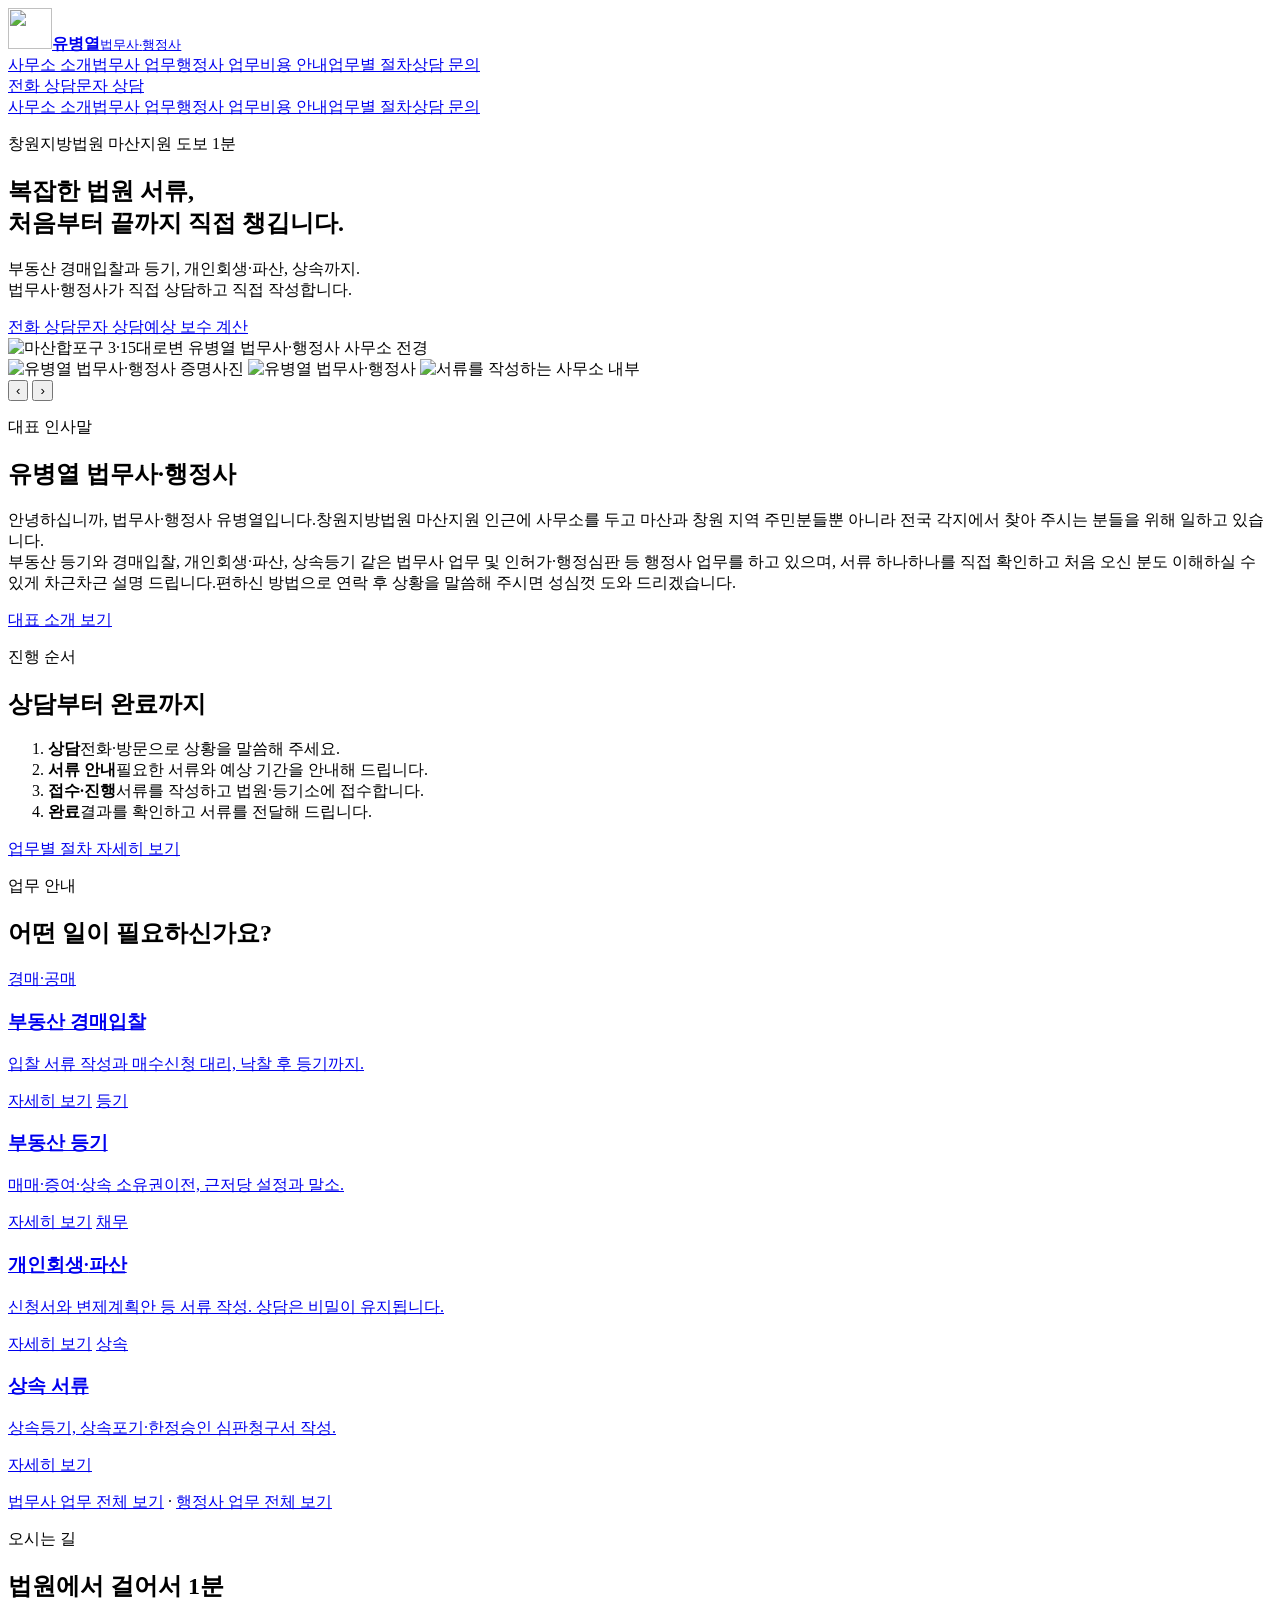
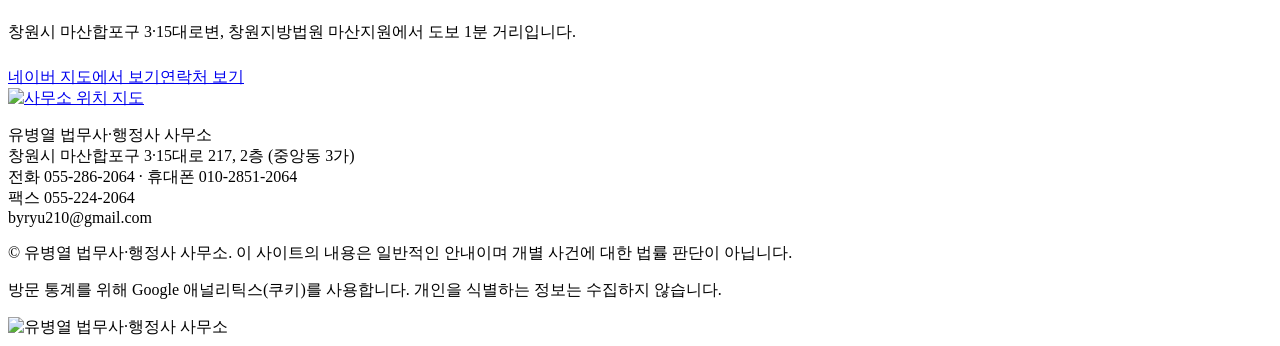
==== index.html @ 7ca40068 "파비콘을 정사각 아이콘 세트로 교체하고 로고 정보 추가 검색 결과에 사이트 아이콘이 잡히도록 favicon.ico(16·32·48), 192·512 PNG, apple-touch-" ====
<!doctype html>
<html lang="ko">
<head>
<meta charset="utf-8">
<meta name="viewport" content="width=device-width, initial-scale=1">
<title>유병열 법무사·행정사 사무소 | 창원·마산 개인회생·파산·경매·상속등기</title>
<meta name="description" content="마산 법무사·행정사 유병열 사무소. 창원지방법원 마산지원 도보 1분, 부동산등기·경매입찰·개인회생·파산·상속등기 상담. 055-286-2064">
<link rel="canonical" href="https://eonsss.github.io/LawOffice/">
<meta property="og:type" content="website">
<meta property="og:site_name" content="유병열 법무사·행정사 사무소">
<meta property="og:locale" content="ko_KR">
<meta property="og:title" content="유병열 법무사·행정사 사무소 | 창원·마산 개인회생·파산·경매·상속등기">
<meta property="og:description" content="마산 법무사·행정사 유병열 사무소. 창원지방법원 마산지원 도보 1분, 부동산등기·경매입찰·개인회생·파산·상속등기 상담. 055-286-2064">
<meta property="og:url" content="https://eonsss.github.io/LawOffice/">
<meta property="og:image" content="https://eonsss.github.io/LawOffice/img/exterior.jpg">
<meta name="twitter:card" content="summary_large_image">
<meta name="google-site-verification" content="zadIHAeYB25NbH-4gxOtztv5DVs900-aqtnu6pBPVd0">
<meta name="naver-site-verification" content="bd8d376c791c13c04c627e63d4133e45f04fc222" />
<script type="application/ld+json">{"@context":"https://schema.org","@type":"WebSite","name":"유병열 법무사·행정사 사무소","alternateName":["유병열 법무사","유병열 법무사 사무소"],"url":"https://eonsss.github.io/LawOffice/","inLanguage":"ko-KR"}</script>
<script type="application/ld+json">{"@context":"https://schema.org","@type":"LegalService","name":"유병열 법무사·행정사 사무소","url":"https://eonsss.github.io/LawOffice/","image":"https://eonsss.github.io/LawOffice/img/exterior.jpg","logo":"https://eonsss.github.io/LawOffice/icon-512.png","telephone":"+82-55-286-2064","faxNumber":"+82-55-224-2064","email":"byryu210@gmail.com","address":{"@type":"PostalAddress","streetAddress":"3·15대로 217, 2층","addressLocality":"창원시 마산합포구","addressRegion":"경상남도","addressCountry":"KR"},"openingHoursSpecification":[{"@type":"OpeningHoursSpecification","dayOfWeek":["Monday","Tuesday","Wednesday","Thursday","Friday"],"opens":"09:00","closes":"18:00"},{"@type":"OpeningHoursSpecification","dayOfWeek":["Saturday","Sunday"],"opens":"09:00","closes":"13:00"}]}</script>
<script src="ga.js?v=20261105b"></script>
<link rel="icon" href="favicon.ico" sizes="48x48">
<link rel="icon" type="image/png" href="icon-192.png" sizes="192x192">
<link rel="apple-touch-icon" href="apple-touch-icon.png">
<script>(function(){if(!window.matchMedia||!document.fonts||!(matchMedia("(max-width:819px)").matches||matchMedia("(pointer:coarse)").matches||(window.screen&&screen.width<=819)))return;var d=document.documentElement;d.className+=" wf";function ok(){d.className=d.className.replace(" wf","")}setTimeout(ok,500);document.fonts.ready.then(ok)})()</script>
<link rel="stylesheet" href="fonts/pretendard.css?v=1.3.9">
<link rel="stylesheet" href="style.css?v=20261105b">
<link rel="stylesheet" href="b.css?v=20261105b">
</head>
<body>
<header class="nav" id="nav">
  <div class="wrap nav-in">
    <a class="brand" href="index.html" aria-label="유병열 법무사·행정사 사무소 홈"><img src="img/emblem.jpg" alt="" width="44" height="41"><span class="bt"><b>유병열</b><small>법무사<span class="d">·</span>행정사</small></span></a>
    <nav class="menu bmenu"><a href="about.html">사무소 소개</a><a href="legal.html">법무사 업무</a><a href="admin.html">행정사 업무</a><a href="fees.html">비용 안내</a><a href="process.html">업무별 절차</a><a href="contact.html">상담 문의</a></nav>
    <span class="hbtns"><a class="btn btn-sm" href="tel:0552862064" data-pop="call">전화 상담</a><a class="btn btn-sm" href="sms:01028512064" data-pop="sms">문자 상담</a></span>
  </div>
  <nav class="wrap tabs"><a href="about.html">사무소 소개</a><a href="legal.html">법무사 업무</a><a href="admin.html">행정사 업무</a><a href="fees.html">비용 안내</a><a href="process.html">업무별 절차</a><a href="contact.html">상담 문의</a></nav>
</header>
<main>
<section class="hero">
  <div class="wrap hero-in">
    <p class="eyebrow reveal">창원지방법원 마산지원 도보 1분</p>
    <h1 class="reveal">복잡한 법원 서류,<br>처음부터 끝까지 직접 챙깁니다.</h1>
    <p class="lead reveal">부동산 경매입찰과 등기, 개인회생<span class="d">·</span>파산, 상속까지.<br class="pc">법무사<span class="d">·</span>행정사가 직접 상담하고 직접 작성합니다.</p>
    <div class="cta reveal"><a class="btn" href="tel:0552862064" data-pop="call">전화 상담</a><a class="btn" href="sms:01028512064" data-pop="sms">문자 상담</a><a class="btn btn-ghost" href="fees.html">예상 보수 계산</a></div>
  </div>
  <div class="wrap hero-photo reveal"><img src="img/exterior.jpg" alt="마산합포구 3·15대로변 유병열 법무사·행정사 사무소 전경" width="1600" height="1200" fetchpriority="high" decoding="async"></div>
</section>

<section class="section tinted">
  <div class="wrap about">
    <div class="about-photo reveal"><div class="slider" aria-roledescription="carousel" aria-label="대표 사진">
      <div class="slides">
        <img src="img/id.jpg" alt="유병열 법무사·행정사 증명사진" loading="lazy" width="1000" height="1000" style="object-position:center 18%">
        <img src="img/ceo.jpg" alt="유병열 법무사·행정사" width="506" height="900">
        <img src="img/desk.jpg" alt="서류를 작성하는 사무소 내부" loading="lazy" width="900" height="1200">
      </div>
      <button type="button" class="sl-btn prev" aria-label="이전 사진">‹</button>
      <button type="button" class="sl-btn next" aria-label="다음 사진">›</button>
      <div class="sl-dots"></div>
    </div></div>
    <div class="about-text">
      <p class="eyebrow">대표 인사말</p>
      <h2>유병열 법무사<span class="d">·</span>행정사</h2>
      <p class="lead2 greet"><span>안녕하십니까, 법무사<span class="d">·</span>행정사 유병열입니다.</span><span>창원지방법원 마산지원 인근에 사무소를 두고 마산과 창원 지역 주민분들뿐 아니라 전국 각지에서 찾아 주시는 분들을 위해 일하고 있습니다.<br>부동산 등기와 경매입찰, <span class="nw">개인회생<span class="d">·</span>파산</span>, 상속등기 같은 법무사 업무 및 <span class="nw">인허가<span class="d">·</span>행정심판</span> 등 행정사 업무를 하고 있으며, 서류 하나하나를 직접 확인하고 처음 오신 분도 이해하실 수 있게 차근차근 설명 드립니다.</span><span>편하신 방법으로 연락 후 상황을 말씀해 주시면 성심껏 도와 드리겠습니다.</span></p>
      <a class="btn" href="about.html" style="margin-top:26px">대표 소개 보기</a>
    </div>
  </div>
</section>

<section class="section">
  <div class="wrap steps">
    <div><p class="eyebrow">진행 순서</p><h2>상담부터 완료까지</h2></div>
    <ol class="flow">
      <li class="reveal"><b>상담</b><span>전화<span class="d">·</span>방문으로 상황을 말씀해 주세요.</span></li>
      <li class="reveal"><b>서류 안내</b><span>필요한 서류와 예상 기간을 안내해 드립니다.</span></li>
      <li class="reveal"><b>접수<span class="d">·</span>진행</b><span>서류를 작성하고 법원<span class="d">·</span>등기소에 접수합니다.</span></li>
      <li class="reveal"><b>완료</b><span>결과를 확인하고 서류를 전달해 드립니다.</span></li>
    </ol>
    <p class="note"><a class="tl nb" href="process.html">업무별 절차 자세히 보기</a></p>
  </div>
</section>

<section class="section tinted">
  <div class="wrap">
    <p class="eyebrow">업무 안내</p>
    <h2>어떤 일이 필요하신가요?</h2>
    <div class="grid cards">
      <a class="card link reveal" href="legal.html#auction"><span class="num">경매<span class="d">·</span>공매</span><h3>부동산 경매입찰</h3><p>입찰 서류 작성과 매수신청 대리, 낙찰 후 등기까지.</p><span class="more">자세히 보기</span></a>
      <a class="card link reveal" href="legal.html#registry"><span class="num">등기</span><h3>부동산 등기</h3><p>매매<span class="d">·</span>증여<span class="d">·</span>상속 소유권이전, 근저당 설정과 말소.</p><span class="more">자세히 보기</span></a>
      <a class="card link reveal" href="legal.html#rehab"><span class="num">채무</span><h3>개인회생<span class="d">·</span>파산</h3><p>신청서와 변제계획안 등 서류 작성. 상담은 비밀이 유지됩니다.</p><span class="more">자세히 보기</span></a>
      <a class="card link reveal" href="legal.html#inherit"><span class="num">상속</span><h3>상속 서류</h3><p>상속등기, 상속포기<span class="d">·</span>한정승인 심판청구서 작성.</p><span class="more">자세히 보기</span></a>
    </div>
    <p class="note"><a class="tl nb" href="legal.html">법무사 업무 전체 보기</a> <span class="d">·</span> <a class="tl nb" href="admin.html">행정사 업무 전체 보기</a></p>
  </div>
</section>

<section class="section">
  <div class="wrap visit">
    <div>
      <p class="eyebrow">오시는 길</p><h2>법원에서 걸어서 1분</h2>
      <p class="sub">창원시 마산합포구 3<span class="d">·</span>15대로변, 창원지방법원 마산지원에서 도보 1분 거리입니다.</p>
      <div class="cta" style="margin-top:24px"><a class="btn" href="https://map.naver.com/p/search/%EB%B2%95%EB%AC%B4%EC%82%AC%20%ED%96%89%EC%A0%95%EC%82%AC%20%EC%9C%A0%EB%B3%91%EC%97%B4%20%EC%82%AC%EB%AC%B4%EC%86%8C" target="_blank" rel="noopener">네이버 지도에서 보기</a><a class="btn btn-ghost" href="contact.html">연락처 보기</a></div>
    </div>
    <a class="map reveal" href="https://map.naver.com/p/search/%EB%B2%95%EB%AC%B4%EC%82%AC%20%ED%96%89%EC%A0%95%EC%82%AC%20%EC%9C%A0%EB%B3%91%EC%97%B4%20%EC%82%AC%EB%AC%B4%EC%86%8C" target="_blank" rel="noopener" aria-label="네이버 지도에서 사무소 위치 보기"><img src="img/map.jpg?v=20261105b" alt="사무소 위치 지도" loading="lazy"></a>
  </div>
</section>

</main>
<footer class="footer">
  <div class="wrap foot-in">
    <div class="foot-text">
    <p>유병열 법무사<span class="d">·</span>행정사 사무소<br>창원시 마산합포구 3<span class="d">·</span>15대로 217, 2층 (중앙동 3가)<br><span class="nb">전화 055-286-2064</span> <span class="d">·</span> <span class="nb">휴대폰 010-2851-2064</span><br>팩스 055-224-2064<br>byryu210@gmail.com</p>
    <p class="copy">© 유병열 법무사<span class="d">·</span>행정사 사무소. 이 사이트의 내용은 일반적인 안내이며 개별 사건에 대한 법률 판단이 아닙니다.</p><p class="copy">방문 통계를 위해 Google 애널리틱스(쿠키)를 사용합니다. 개인을 식별하는 정보는 수집하지 않습니다.</p>
    </div>
    <img class="foot-logo" src="img/logo-square.png" alt="유병열 법무사·행정사 사무소" width="96" height="96" loading="lazy" decoding="async">
  </div>
</footer>
<script src="pop.js?v=20261105b"></script>
<script src="b.js?v=20261105b"></script><script src="nav.js?v=20261105b"></script>
</body>
</html>
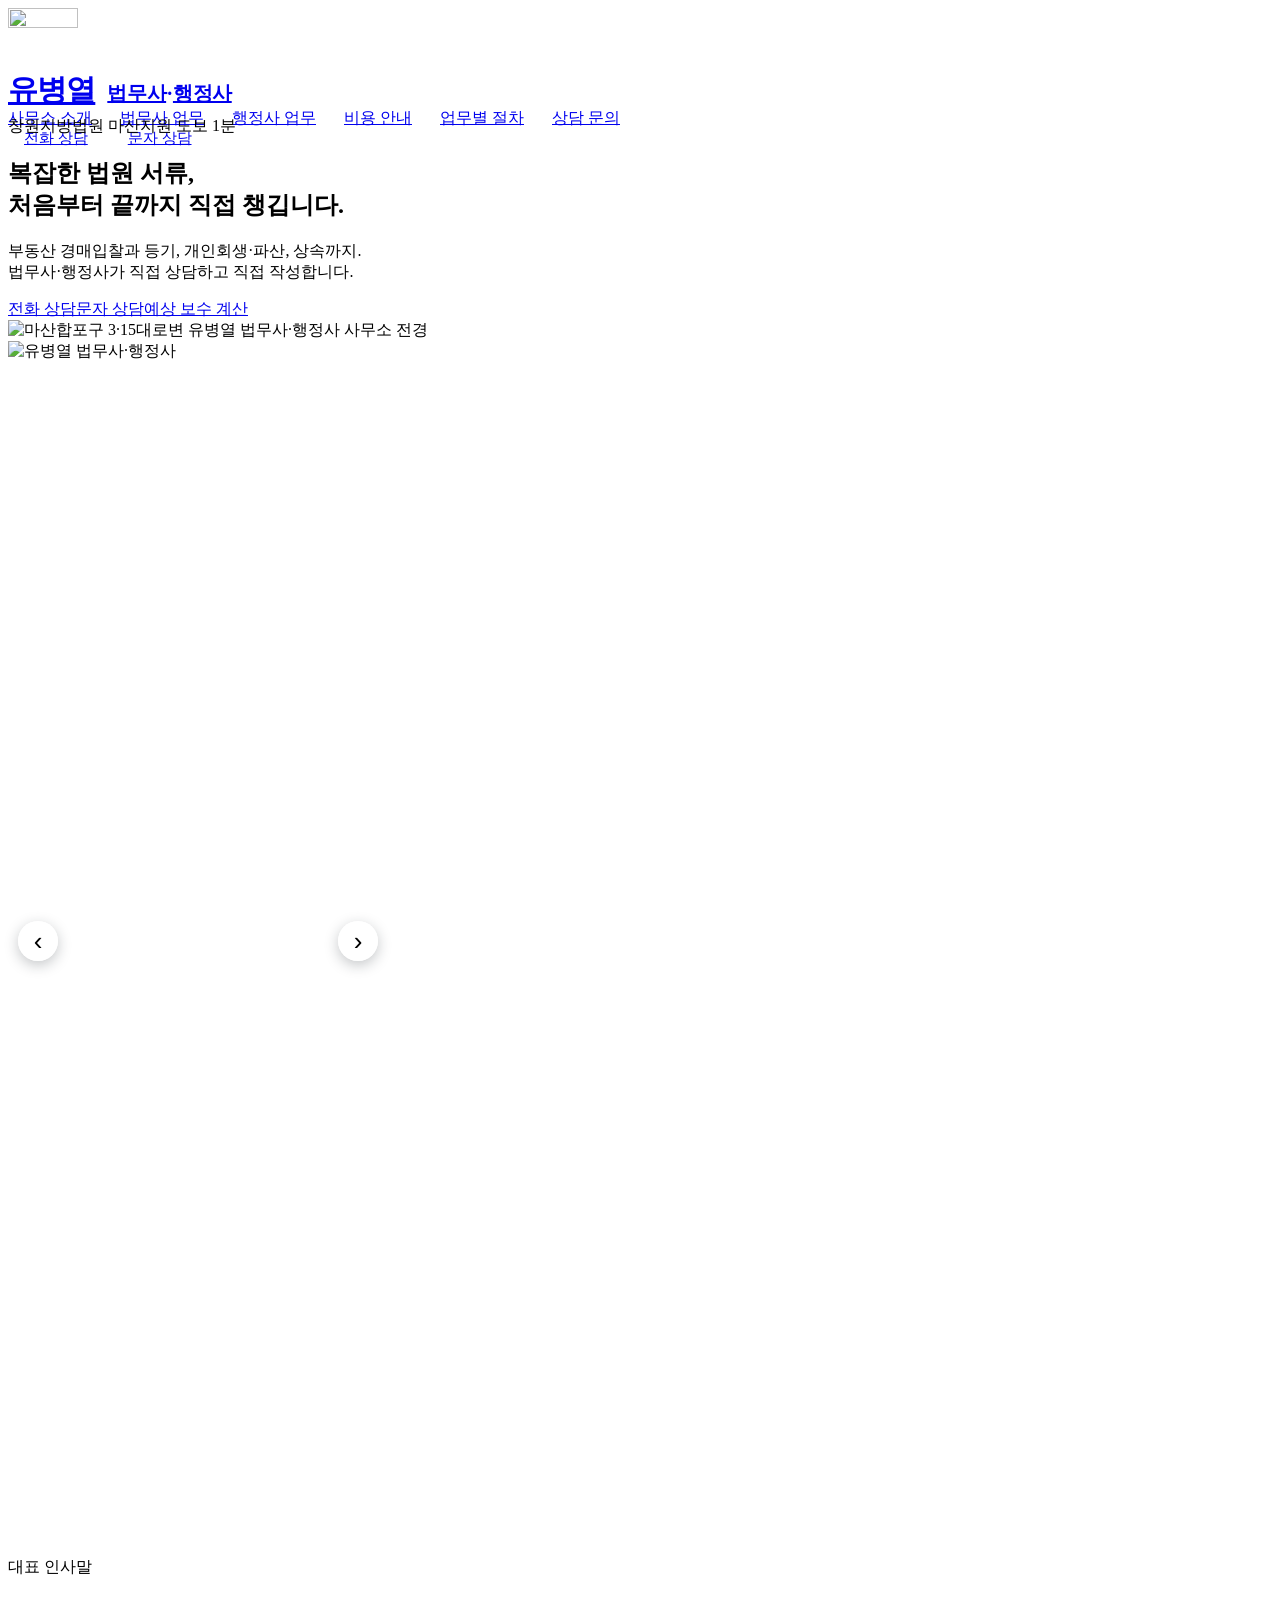
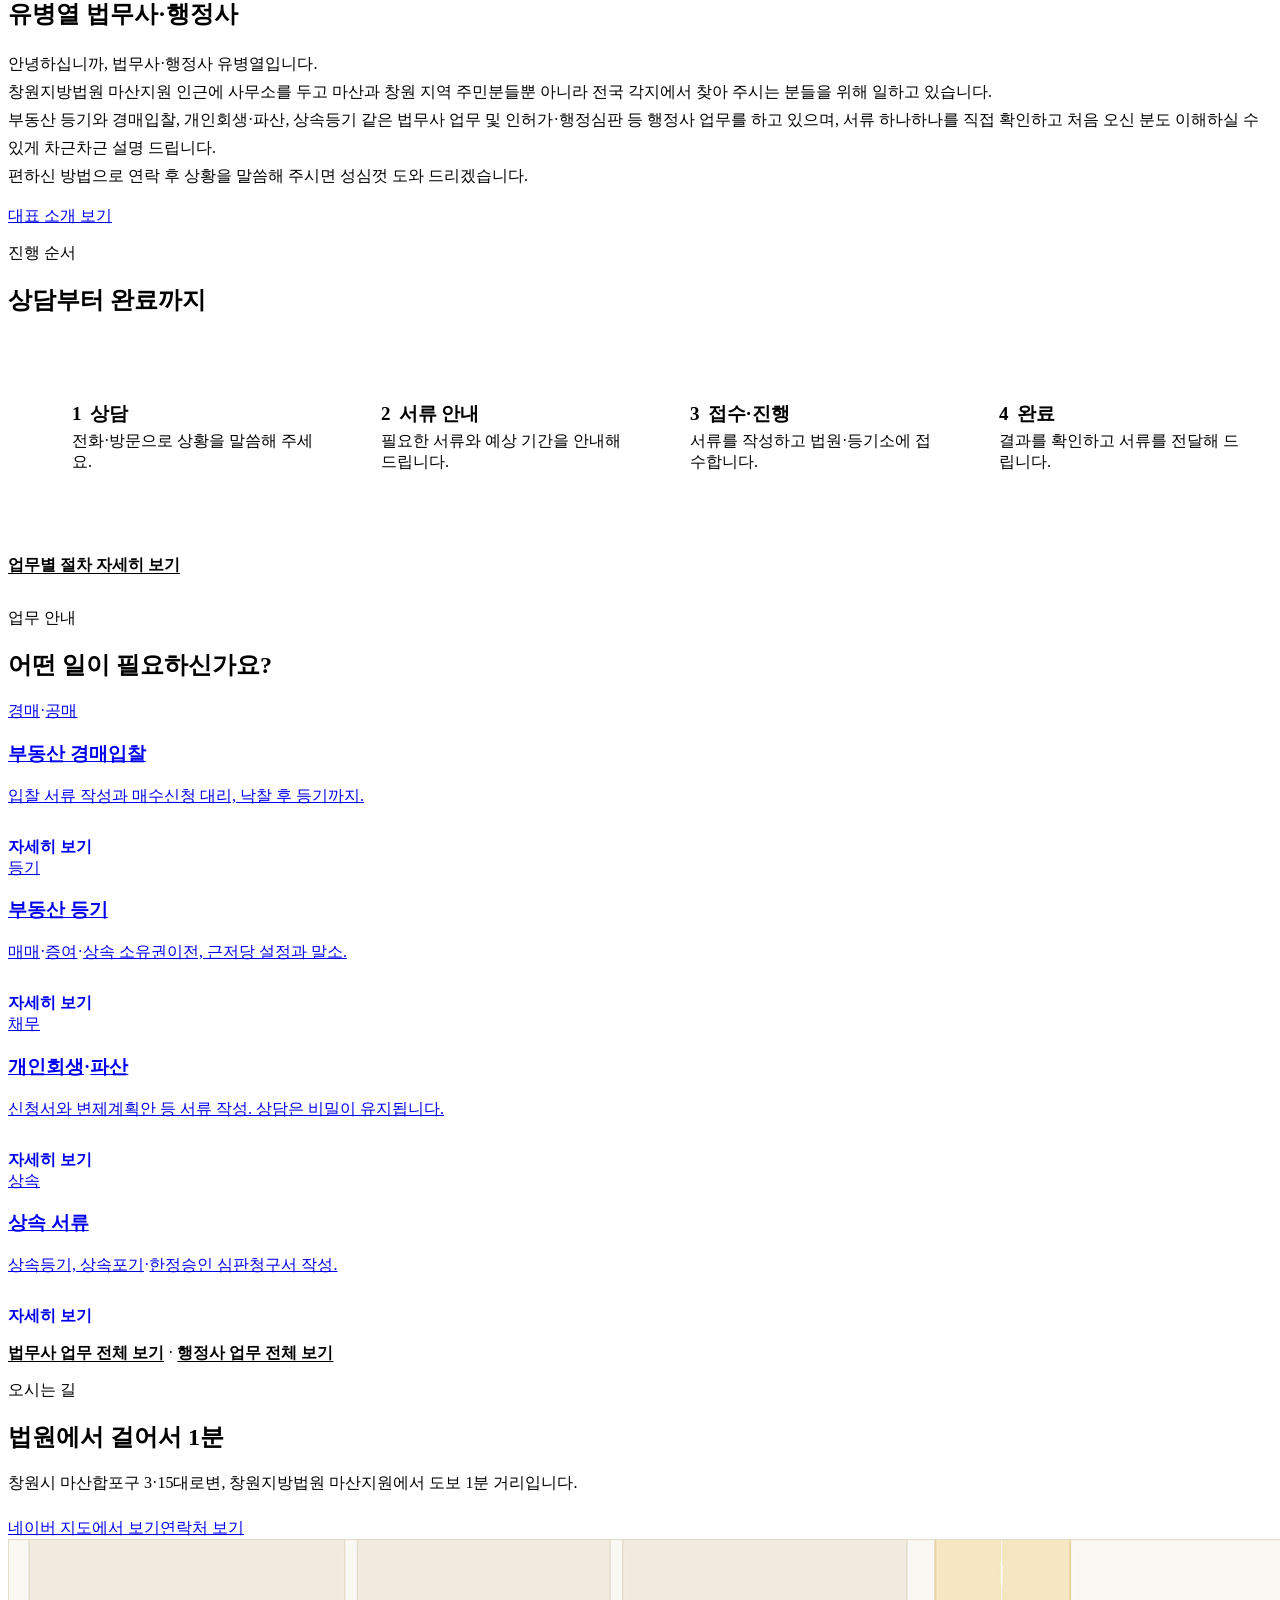
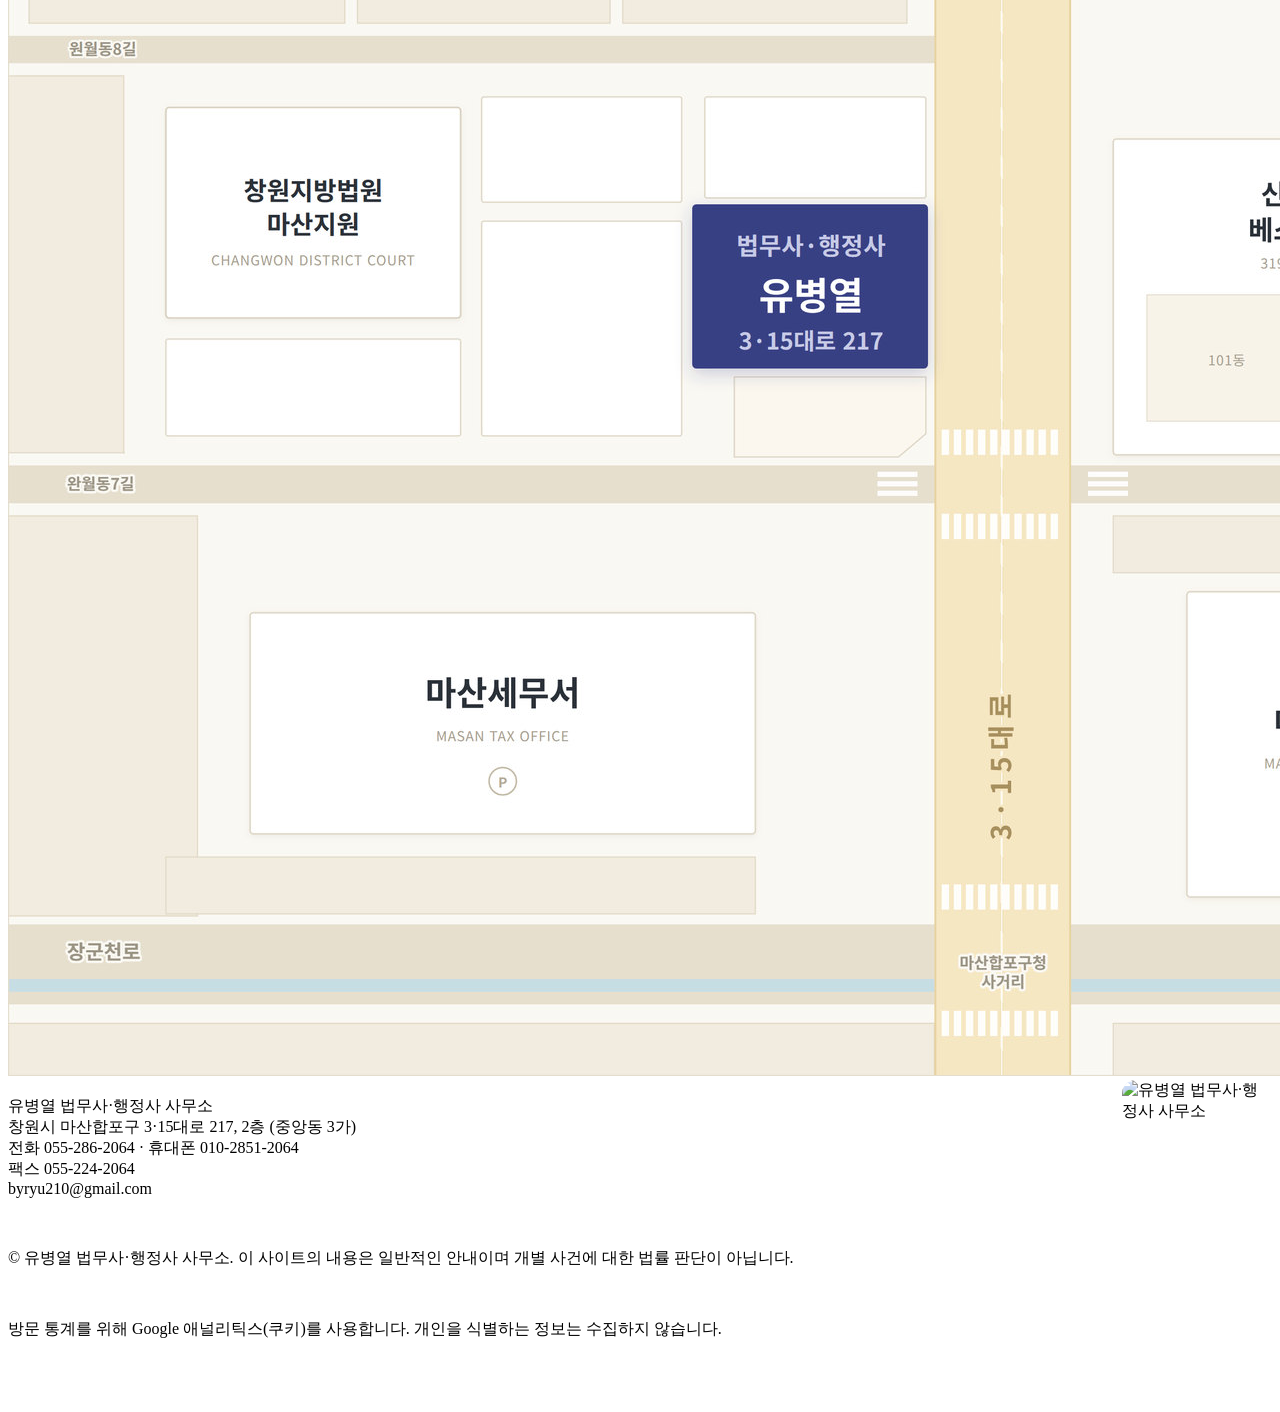
==== commit 45b97ca6: "약도 이미지를 새 수정본으로 교체 Co-Authored-By: Claude Opus 5.5 <noreply@anthropic.com> Claude-Session: https://c" ====
--- a/index.html
+++ b/index.html
@@ -18,14 +18,14 @@
 <meta name="naver-site-verification" content="bd8d376c791c13c04c627e63d4133e45f04fc222" />
 <script type="application/ld+json">{"@context":"https://schema.org","@type":"WebSite","name":"유병열 법무사·행정사 사무소","alternateName":["유병열 법무사","유병열 법무사 사무소"],"url":"https://eonsss.github.io/LawOffice/","inLanguage":"ko-KR"}</script>
 <script type="application/ld+json">{"@context":"https://schema.org","@type":"LegalService","name":"유병열 법무사·행정사 사무소","url":"https://eonsss.github.io/LawOffice/","image":"https://eonsss.github.io/LawOffice/img/exterior.jpg","logo":"https://eonsss.github.io/LawOffice/icon-512.png","telephone":"+82-55-286-2064","faxNumber":"+82-55-224-2064","email":"byryu210@gmail.com","address":{"@type":"PostalAddress","streetAddress":"3·15대로 217, 2층","addressLocality":"창원시 마산합포구","addressRegion":"경상남도","addressCountry":"KR"},"openingHoursSpecification":[{"@type":"OpeningHoursSpecification","dayOfWeek":["Monday","Tuesday","Wednesday","Thursday","Friday"],"opens":"09:00","closes":"18:00"},{"@type":"OpeningHoursSpecification","dayOfWeek":["Saturday","Sunday"],"opens":"09:00","closes":"13:00"}]}</script>
-<script src="ga.js?v=20261105b"></script>
+<script src="ga.js?v=20261110a"></script>
 <link rel="icon" href="favicon.ico" sizes="48x48">
 <link rel="icon" type="image/png" href="icon-192.png" sizes="192x192">
 <link rel="apple-touch-icon" href="apple-touch-icon.png">
 <script>(function(){if(!window.matchMedia||!document.fonts||!(matchMedia("(max-width:819px)").matches||matchMedia("(pointer:coarse)").matches||(window.screen&&screen.width<=819)))return;var d=document.documentElement;d.className+=" wf";function ok(){d.className=d.className.replace(" wf","")}setTimeout(ok,500);document.fonts.ready.then(ok)})()</script>
 <link rel="stylesheet" href="fonts/pretendard.css?v=1.3.9">
-<link rel="stylesheet" href="style.css?v=20261105b">
-<link rel="stylesheet" href="b.css?v=20261105b">
+<link rel="stylesheet" href="style.css?v=20261110a">
+<link rel="stylesheet" href="b.css?v=20261110a">
 </head>
 <body>
 <header class="nav" id="nav">
@@ -102,7 +102,7 @@
       <p class="sub">창원시 마산합포구 3<span class="d">·</span>15대로변, 창원지방법원 마산지원에서 도보 1분 거리입니다.</p>
       <div class="cta" style="margin-top:24px"><a class="btn" href="https://map.naver.com/p/search/%EB%B2%95%EB%AC%B4%EC%82%AC%20%ED%96%89%EC%A0%95%EC%82%AC%20%EC%9C%A0%EB%B3%91%EC%97%B4%20%EC%82%AC%EB%AC%B4%EC%86%8C" target="_blank" rel="noopener">네이버 지도에서 보기</a><a class="btn btn-ghost" href="contact.html">연락처 보기</a></div>
     </div>
-    <a class="map reveal" href="https://map.naver.com/p/search/%EB%B2%95%EB%AC%B4%EC%82%AC%20%ED%96%89%EC%A0%95%EC%82%AC%20%EC%9C%A0%EB%B3%91%EC%97%B4%20%EC%82%AC%EB%AC%B4%EC%86%8C" target="_blank" rel="noopener" aria-label="네이버 지도에서 사무소 위치 보기"><img src="img/map.jpg?v=20261105b" alt="사무소 위치 지도" loading="lazy"></a>
+    <a class="map reveal" href="https://map.naver.com/p/search/%EB%B2%95%EB%AC%B4%EC%82%AC%20%ED%96%89%EC%A0%95%EC%82%AC%20%EC%9C%A0%EB%B3%91%EC%97%B4%20%EC%82%AC%EB%AC%B4%EC%86%8C" target="_blank" rel="noopener" aria-label="네이버 지도에서 사무소 위치 보기"><img src="img/map.jpg?v=20261110a" alt="사무소 위치 지도" loading="lazy"></a>
   </div>
 </section>
 
@@ -116,7 +116,7 @@
     <img class="foot-logo" src="img/logo-square.png" alt="유병열 법무사·행정사 사무소" width="96" height="96" loading="lazy" decoding="async">
   </div>
 </footer>
-<script src="pop.js?v=20261105b"></script>
-<script src="b.js?v=20261105b"></script><script src="nav.js?v=20261105b"></script>
+<script src="pop.js?v=20261110a"></script>
+<script src="b.js?v=20261110a"></script><script src="nav.js?v=20261110a"></script>
 </body>
 </html>
--- a/b.css
+++ b/b.css
@@ -0,0 +1,231 @@
+/* B 버전 추가 스타일 */
+.bmenu a.on{color:var(--navy);font-weight:700}
+.tabs{display:flex;gap:6px;overflow-x:auto;padding:0 0 10px;scrollbar-width:none}
+.tabs::-webkit-scrollbar{display:none}
+.tabs a{flex:none;font-size:15px;font-weight:600;color:var(--ink2);padding:8px 14px;border-radius:999px;background:var(--tint)}
+.tabs a.on{background:var(--navy);color:#fff}
+@media(min-width:820px){.tabs{display:none}}
+.phead{padding:56px 0 8px;background:linear-gradient(180deg,#fff,#f5f6fb)}
+.phead h1{font-size:clamp(30px,5.4vw,52px);line-height:1.25;font-weight:800;letter-spacing:-.035em}
+.phead .sub{font-size:18px}
+.card.link{display:block}
+.section.tinted .card{background:#fff}  /* 연회색 섹션 안에서는 카드를 흰색으로 (카드가 배경에 묻히지 않게) */
+.card .more{display:inline-block;margin-top:14px;color:var(--navy);font-weight:600;font-size:16px}
+.tl{color:var(--navy);font-weight:600;text-decoration:underline;text-underline-offset:3px}
+.badges{display:flex;flex-wrap:wrap;gap:8px;margin:22px 0 26px}
+.badges li{background:#fff;border-radius:999px;padding:8px 16px;font-weight:600;font-size:15px;color:var(--navy);box-shadow:0 1px 0 var(--line)}
+.steps{display:grid;gap:28px}
+.flow{display:grid;gap:12px;counter-reset:s}
+.flow li{counter-increment:s;background:var(--tint);border-radius:20px;padding:22px 24px;display:grid;grid-template-columns:auto 1fr;column-gap:8px;row-gap:4px;align-items:baseline;align-content:start}
+.flow li::before{content:counter(s);color:var(--gold);font-weight:800;font-size:19px}
+.flow b{font-size:19px}.flow span{color:var(--ink2);grid-column:1/-1}
+@media(min-width:820px){.flow{grid-template-columns:repeat(4,1fr)}}
+.svcs{display:grid;gap:16px}
+.svc{background:var(--tint);border-radius:var(--r);padding:32px 28px;scroll-margin-top:90px}
+.svc-h{display:flex;align-items:baseline;gap:12px}
+.svc-h h2{font-size:26px}
+.svc .num{color:var(--gold);font-weight:700}
+.svc-who{margin:10px 0 16px;color:var(--ink2)}
+.check{display:grid;gap:8px}
+.check li{padding-left:28px;position:relative;font-size:17px}
+.check li::before{content:'';position:absolute;left:4px;top:.55em;width:10px;height:6px;border-left:2.5px solid var(--navy);border-bottom:2.5px solid var(--navy);transform:rotate(-45deg)}
+.svc-note{margin-top:16px;color:var(--ink2);font-size:16px}
+.ctabox{display:grid;gap:22px;align-items:center}
+@media(min-width:820px){.ctabox{grid-template-columns:1fr auto}}
+.empty{background:var(--tint);border-radius:var(--r);padding:48px 28px;text-align:center;display:grid;gap:10px;justify-items:center}
+.empty h3{font-size:22px}.empty p{color:var(--ink2);margin-bottom:12px}
+
+/* 강조 색상 */
+.blue{color:var(--navy);font-weight:700}
+.hl{color:#d6336c;font-weight:800}
+.hl2{display:inline-block;margin-top:6px;color:#ffd166;font-weight:700}
+.visit-note{margin-top:8px;color:var(--ink);font-size:16px;line-height:1.6;background:#eef0fa;border-radius:12px;padding:12px 14px}
+.visit-note b{color:#d6336c}
+.info li div{min-width:0}
+
+.hours p{margin:0}
+.hours b{color:var(--navy)}
+.hours-note{margin-top:4px!important;color:var(--ink2);font-size:16px;font-weight:500}
+.info li .hours-note a{font-size:16px}
+
+/* 한 줄 유지 */
+.nb{white-space:nowrap}
+/* 영업시간 파랗게 */
+.hours,.hours p,.hours b,.hours-note{color:var(--navy)!important}
+.hours p{font-weight:700}
+.hours-note{font-weight:600!important}
+/* 헤더 버튼 */
+.hbtns{display:flex;gap:8px}
+/* 하단 고정 버튼 */
+.fabs{position:fixed;left:16px;right:16px;bottom:16px;z-index:60;display:flex;gap:8px}
+.fabs a{flex:1;height:54px;border-radius:16px;background:var(--navy);color:#fff;font-weight:700;display:flex;align-items:center;justify-content:center;box-shadow:0 12px 30px -8px rgba(25,31,40,.5)}
+@media(min-width:820px){.fabs{display:none}}
+/* 푸터 */
+.foot-in{display:flex!important;justify-content:space-between;align-items:flex-start;gap:20px}
+.foot-text{display:grid;gap:18px;min-width:0}
+.foot-logo{width:96px!important;height:96px;border-radius:14px;flex:none}
+/* 팝업 */
+.pop{position:fixed;inset:0;z-index:100;display:grid;place-items:center;padding:20px}
+.pop[hidden]{display:none}
+.pop-bg{position:absolute;inset:0;background:rgba(20,23,43,.55);backdrop-filter:blur(4px)}
+.pop-card{position:relative;background:#fff;border-radius:28px;padding:32px 24px 20px;width:min(380px,100%);text-align:center;box-shadow:0 30px 80px -20px rgba(0,0,0,.5);animation:popin .22s ease-out}
+.pop-t{color:var(--navy);font-weight:700;font-size:17px}
+.pop-n{margin:8px 0 6px;font-size:34px;font-weight:800;letter-spacing:-.02em}
+.pop-s{color:var(--ink2);font-size:16px}
+.pop-b{margin-top:22px;display:grid;grid-template-columns:1fr 1fr;gap:10px}
+.pop-b .btn{height:52px;padding:0 10px;font-size:16px}
+.pop-x{margin-top:12px;border:0;background:none;color:var(--ink3);font:inherit;font-size:16px;padding:10px;cursor:pointer}
+@keyframes popin{from{opacity:0;transform:translateY(12px) scale(.97)}to{opacity:1;transform:none}}
+@media(prefers-reduced-motion:reduce){.pop-card{animation:none}}
+
+/* 브랜드 크게 */
+.brand{gap:10px}
+.brand img{width:44px;height:auto}
+.bt{display:flex;flex-direction:column;line-height:1.15}
+.bt b{font-size:21px;font-weight:800;letter-spacing:-.03em}
+.bt small{font-size:15px;font-weight:600;color:var(--ink2);letter-spacing:-.02em}
+@media(min-width:620px){.bt{flex-direction:row;align-items:baseline;gap:8px}.bt b{font-size:23px}.bt small{font-size:17px}}
+.nav-in{height:68px}
+.hbtns .btn-sm{height:40px;padding:0 13px;font-size:14px}
+@media(min-width:620px){.hbtns .btn-sm{padding:0 16px;font-size:15px}}
+/* 메뉴는 1000px부터 한 줄 */
+@media(min-width:820px) and (max-width:999px){.bmenu{display:none}.tabs{display:flex}}
+@media(min-width:1000px){.bmenu{display:flex}}
+/* 방문 예약 문구 색 */
+.visit-note b{color:#d6336c}
+.hbtns .btn-sm{white-space:nowrap}
+.bt{white-space:nowrap}
+@media(max-width:389px){
+  .brand img{width:38px}.brand{gap:8px}
+  .bt b{font-size:19px}.bt small{font-size:13px}
+  .hbtns{gap:6px}.hbtns .btn-sm{padding:0 10px;font-size:13px}
+  .nav-in{gap:8px}
+}
+/* 브랜드 더 크게 */
+.nav-in{height:84px}
+.brand{gap:12px}
+.brand img{width:62px}
+.bt b{font-size:26px}
+.bt small{font-size:18px}
+@media(min-width:620px){.bt b{font-size:32px}.bt small{font-size:22px}.brand img{width:70px}.nav-in{height:92px}}
+@media(max-width:389px){.brand img{width:50px}.bt b{font-size:22px}.bt small{font-size:14px}.hbtns .btn-sm{padding:0 9px;font-size:12.5px}.nav-in{height:76px}}
+html{scroll-padding-top:100px}
+/* 푸터 로고 2배 */
+.foot-logo{width:192px!important;height:192px!important}
+@media(max-width:619px){.foot-in{flex-direction:column}}
+/* 겹침 보정 */
+.bmenu{gap:18px}.bmenu a{white-space:nowrap}
+@media(max-width:619px){.brand img{width:56px}.bt b{font-size:24px}.bt small{font-size:16px}.hbtns{gap:6px}.hbtns .btn-sm{padding:0 10px;font-size:13px}}
+@media(max-width:389px){.brand img{width:50px}.bt b{font-size:22px}.bt small{font-size:14px}.hbtns .btn-sm{padding:0 9px;font-size:12.5px}}
+@media(min-width:820px) and (max-width:1099px){.bmenu{display:none}.tabs{display:flex}}
+@media(min-width:1100px){.bmenu{display:flex}.tabs{display:none}.bt b{font-size:28px}.bt small{font-size:19px}.brand img{width:62px}.nav-in{height:88px}}
+/* 브랜드 한 단계 더 크게 + 띄어쓰기 */
+.bt{gap:5px}
+@media(min-width:620px){.bt{gap:14px}.bt b{font-size:38px}.bt small{font-size:26px}.brand img{width:82px}.nav-in{height:98px}}
+@media(max-width:619px){.brand img{width:62px}.bt b{font-size:26px}.bt small{font-size:17.5px}.nav-in{height:88px}}
+@media(max-width:389px){.brand img{width:54px}.bt b{font-size:23px}.bt small{font-size:15px}.nav-in{height:80px}}
+@media(min-width:1100px){.bt{gap:12px}.bt b{font-size:30px}.bt small{font-size:20px}.brand img{width:70px}.bmenu{gap:14px}.nav-in{height:92px}}
+/* 푸터 로고 높이 = 푸터 글 블록 높이 (pop.js에서 맞춤) */
+.foot-in{align-items:flex-start!important}
+.foot-text{flex:none;max-width:560px}
+.foot-logo{width:150px!important;height:150px!important;max-width:none}
+@media(max-width:619px){.foot-in{flex-direction:column!important;gap:20px}.foot-text{max-width:100%}.foot-logo{width:140px!important;height:140px!important}}
+
+/* 확대·축소 지도 */
+.map iframe{display:block;width:100%;height:360px;border:0;border-radius:var(--r);box-shadow:0 0 0 1px var(--line)}
+@media(min-width:820px){.map iframe{height:420px}}
+/* 상단 메뉴 간격 넓게: 1240px 이상에서만 한 줄 메뉴, 아래는 칩 줄 */
+@media(min-width:820px) and (max-width:1239px){.bmenu{display:none!important}.tabs{display:flex!important}}
+@media(min-width:1240px){.nav .nav-in{width:min(1200px,100% - 40px)}.bmenu{display:flex!important;gap:28px}.tabs{display:none!important}}
+/* 저작권 문구 한 줄 (넓은 화면) */
+@media(min-width:900px){.foot-text{max-width:none}.copy{white-space:nowrap}}
+/* profile slider */
+.slider{position:relative;max-width:380px}
+.slides{display:flex;overflow-x:auto;scroll-snap-type:x mandatory;scrollbar-width:none;border-radius:var(--r)}
+.slides::-webkit-scrollbar{display:none}
+.slides img{flex:0 0 100%;scroll-snap-align:center;max-width:none;width:100%;aspect-ratio:4/5;object-fit:cover;object-position:center 22%;border-radius:0}
+.sl-btn{position:absolute;top:50%;transform:translateY(-50%);width:40px;height:40px;border:0;border-radius:50%;background:rgba(255,255,255,.88);color:var(--navy);font-size:26px;line-height:1;cursor:pointer;box-shadow:0 4px 14px rgba(25,31,40,.25)}
+.sl-btn.prev{left:10px}.sl-btn.next{right:10px}
+.sl-dots{position:absolute;left:0;right:0;bottom:12px;display:flex;justify-content:center;gap:6px}
+.sl-dots i{width:7px;height:7px;border-radius:50%;background:rgba(255,255,255,.6);box-shadow:0 0 3px rgba(0,0,0,.35)}
+.sl-dots i.on{background:#fff;width:18px;border-radius:4px}
+.hero-photo img{aspect-ratio:4/3!important}
+@media(min-width:720px){.hero-photo img{aspect-ratio:3/2!important}}
+.qas{margin-top:28px;display:grid;gap:10px}
+.qa{background:#fff;border-radius:18px;padding:0 22px;box-shadow:0 8px 28px -22px rgba(25,31,40,.3)}
+.qa summary{cursor:pointer;list-style:none;padding:20px 28px 20px 0;font-size:18px;font-weight:700;position:relative}
+.qa summary::-webkit-details-marker{display:none}
+.qa summary::after{content:'+';position:absolute;right:0;top:50%;transform:translateY(-50%);font-size:24px;color:var(--navy);font-weight:500}
+.qa[open] summary::after{content:'–'}
+.qa p{padding:0 0 22px;color:var(--ink2);font-size:17px}
+.ex{display:inline-block;background:#fdecef;color:#d6336c;font-weight:700;font-size:13px;padding:3px 10px;border-radius:999px}
+.ex-note{margin:0 0 20px;font-size:16px;color:var(--ink2)}
+.cards .card p{margin-top:8px}
+/* mobile polish */
+.nb{white-space:nowrap}
+@media(max-width:560px){
+ .tabs{display:grid;grid-template-columns:repeat(3,1fr);gap:6px;overflow:visible}
+ .tabs a{text-align:center;padding:10px 4px;font-size:15px}
+ .slider{max-width:none}
+ .sl-btn{width:44px;height:44px}
+ .consult{padding:24px 20px}
+ .tbl-wrap{margin-inline:-4px}
+}
+.fabs{position:static!important;left:auto;right:auto;bottom:auto;margin-top:24px}
+.fabs a{box-shadow:none!important;height:52px}
+.footer{padding-bottom:48px!important}
+.mbr{display:none}
+@media(max-width:560px){.mbr{display:inline}}
+/* 터치 기기: 탭할 때 크기·위치가 순간적으로 변하지 않게 */
+*{-webkit-tap-highlight-color:transparent}
+@media(hover:none),(pointer:coarse){
+ .btn:active,.btn-sm:active,.sl-btn:active,.hbtns a:active,.tabs a:active{transform:none!important}
+ .card:hover{transform:none!important;box-shadow:none!important}
+ .btn,.card,.tabs a,.hbtns a,.sl-btn,.qa summary{transition:none!important}
+ .qa summary{-webkit-user-select:none;user-select:none}
+}
+/* 모바일: 페이지 이동 시 크기·위치가 튀어 보이지 않게 */
+html{-webkit-text-size-adjust:100%;text-size-adjust:100%}
+/* 폰(데스크탑 사이트 보기 포함): 글꼴이 준비될 때까지 잠깐 숨겨 글자가 움찔하지 않게 */
+.wf body{opacity:0}
+/* 데스크탑 사이트 보기(폭 980px 등)에서도 이동 시 본문이 흐렸다 나타나지 않게 */
+.reveal{opacity:1!important;transform:none!important;transition:none!important}
+@media(max-width:819px){
+ .nav{position:static;backdrop-filter:none;-webkit-backdrop-filter:none;background:#fff}
+ html{scroll-behavior:auto}
+}
+
+/* 업무별 절차 (B 버전) */
+.ptabs{display:grid;grid-template-columns:repeat(4,1fr);gap:6px;background:var(--tint);border-radius:18px;padding:6px;margin:0 0 20px}
+.ptabs a{text-align:center;font-size:16px;font-weight:700;color:var(--ink2);padding:12px 4px;border-radius:13px;white-space:nowrap}
+.ptabs a.on{background:var(--navy);color:#fff}
+@media(max-width:400px){.ptabs a{font-size:15px}}
+.ppanel{scroll-margin-top:120px}
+.ppanel[hidden]{display:none}
+.pflow{display:grid;gap:10px;counter-reset:p;margin-top:4px}
+.pflow li{counter-increment:p;position:relative;background:#fff;border-radius:16px;padding:16px 18px 16px 58px;display:grid;gap:4px}
+.pflow li::before{content:counter(p);position:absolute;left:18px;top:15px;width:28px;height:28px;border-radius:50%;background:var(--navy);color:#fff;font-weight:700;font-size:15px;display:grid;place-items:center}
+.pflow b{font-size:18px}.pflow span{color:var(--ink2);font-size:16px;line-height:1.6}
+@media(min-width:820px){.pflow{grid-template-columns:repeat(4,1fr)}.pflow li{padding:18px 18px 20px;align-content:start;grid-template-columns:auto 1fr;column-gap:10px;row-gap:8px;align-items:center}.pflow li::before{position:static}.pflow span{grid-column:1/-1}}
+.pwhy{margin-top:22px;background:#fff;border-radius:16px;padding:20px 20px 22px}
+.pwhy h3{font-size:18px;margin-bottom:12px;color:var(--navy)}
+.pwhy .check li{font-size:16px;line-height:1.6}
+
+/* 상담 문의: 지도 위쪽은 정보 목록 위쪽, 아래쪽은 '도보 1분' 줄에 맞춤 (높이는 cmap.js가 계산) */
+@media(min-width:820px){
+  .cvisit{grid-template-columns:minmax(0,1fr) minmax(0,1.15fr);grid-template-areas:"info map" "cta ." "note .";column-gap:40px;row-gap:0;align-items:start}
+  .cvisit>div{display:contents}
+  .cvisit .info{grid-area:info;margin:24px 0 28px}
+  .cvisit .cta{grid-area:cta}
+  .cvisit .note{grid-area:note}
+  .cvisit .map{grid-area:map;margin:24px 0 0;position:relative;aspect-ratio:1600/1137}
+  .cvisit .map img{position:absolute;inset:0;width:100%;height:100%;object-fit:cover;object-position:50% 50%}
+}
+
+/* 대표 인사말: 문단 간격·줄 간격 통일 */
+.greet{line-height:1.75}
+.greet>span{display:block}
+@media(max-width:819px){.greet .gbr{display:none}}
+.greet>span.nw{display:inline;white-space:nowrap}
+/* 가운뎃점 고정 폭: 글꼴이 바뀌어도 간격이 변하지 않게 */
+.d{display:inline-block;width:.34em;text-align:center;white-space:nowrap;overflow:visible}
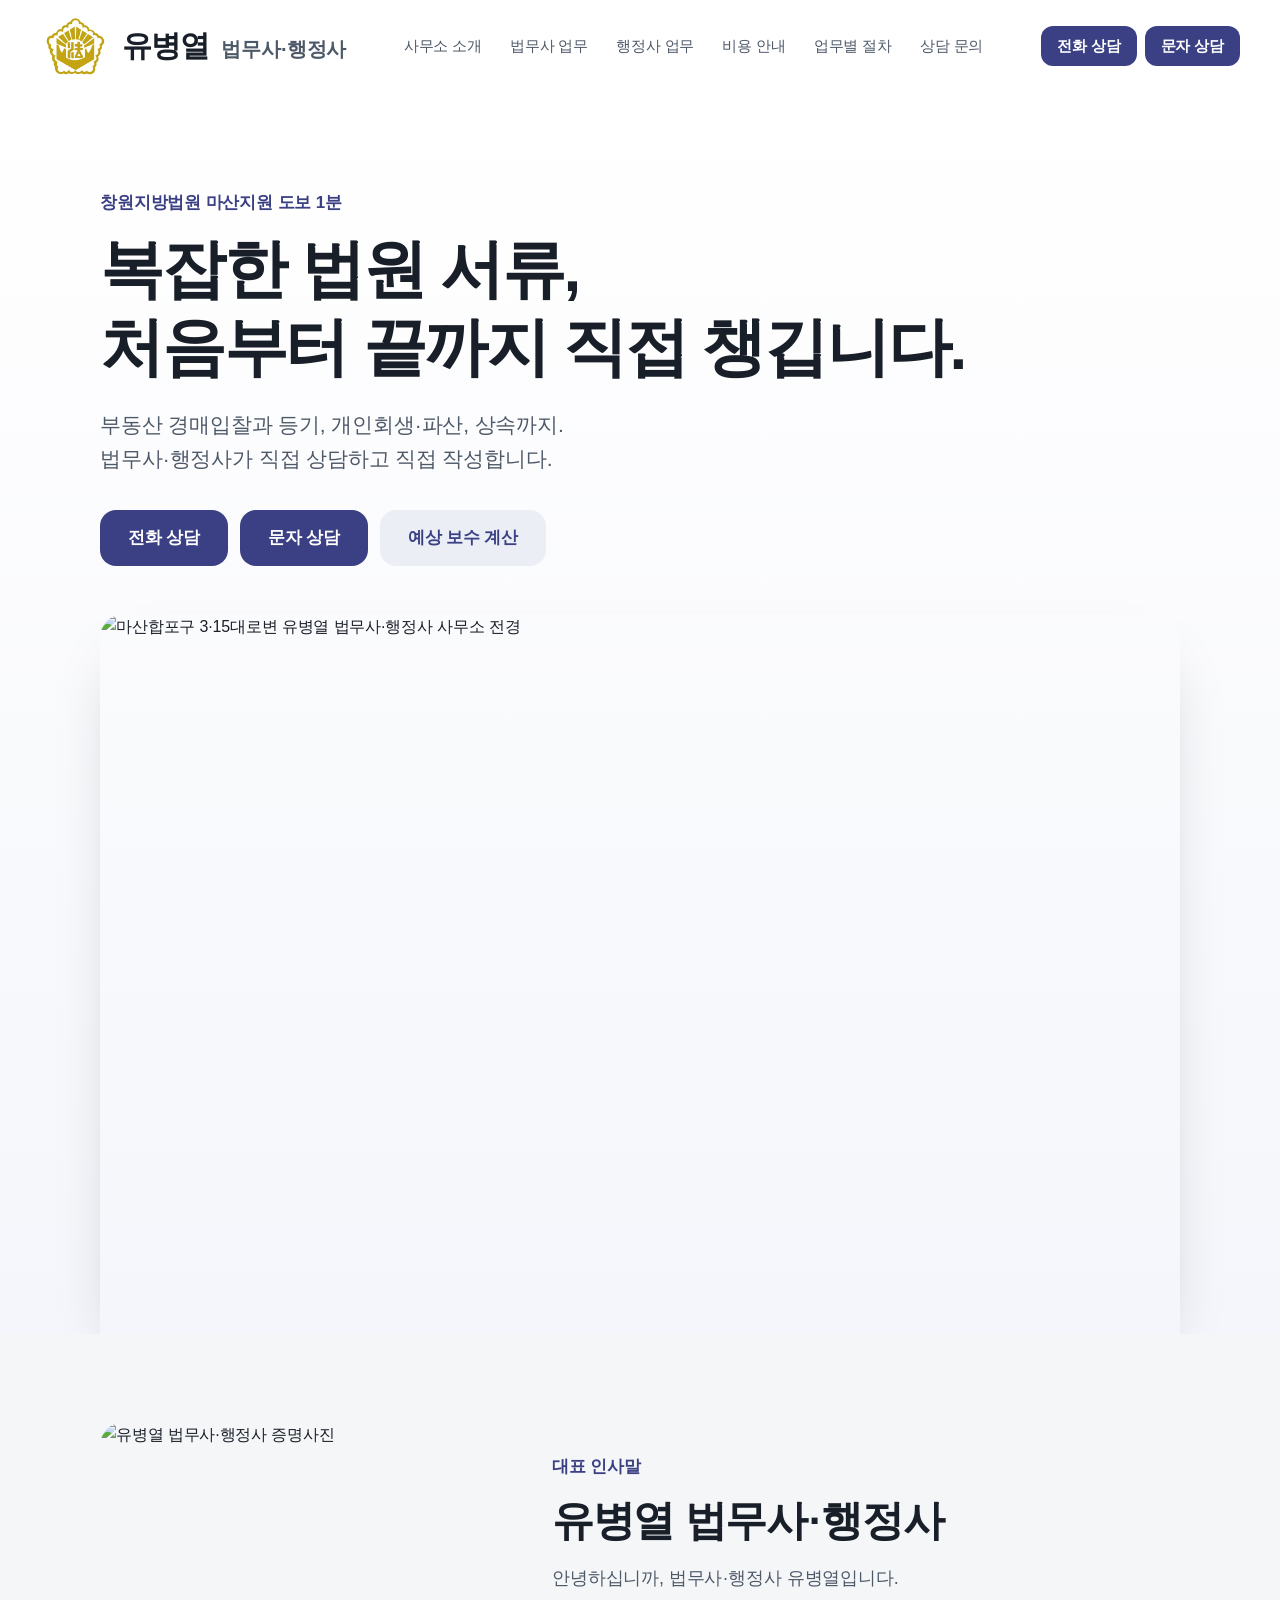
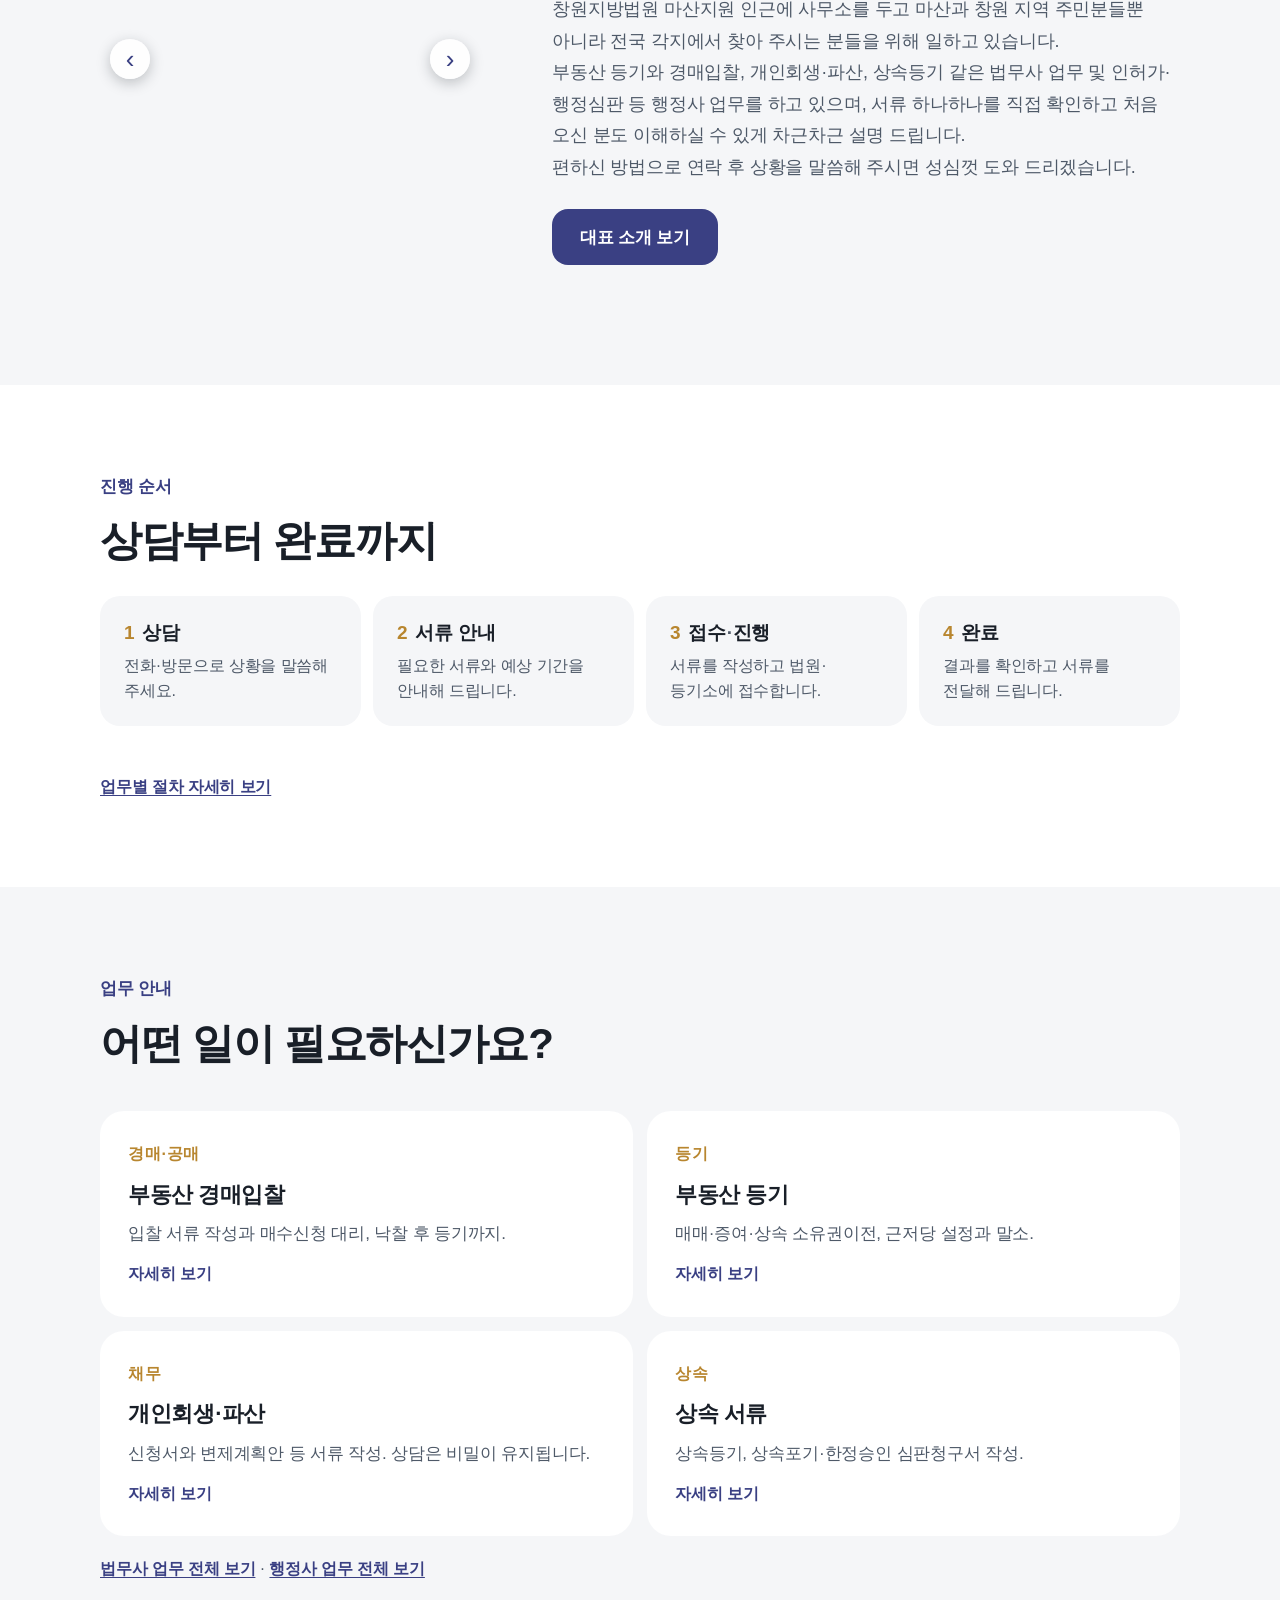
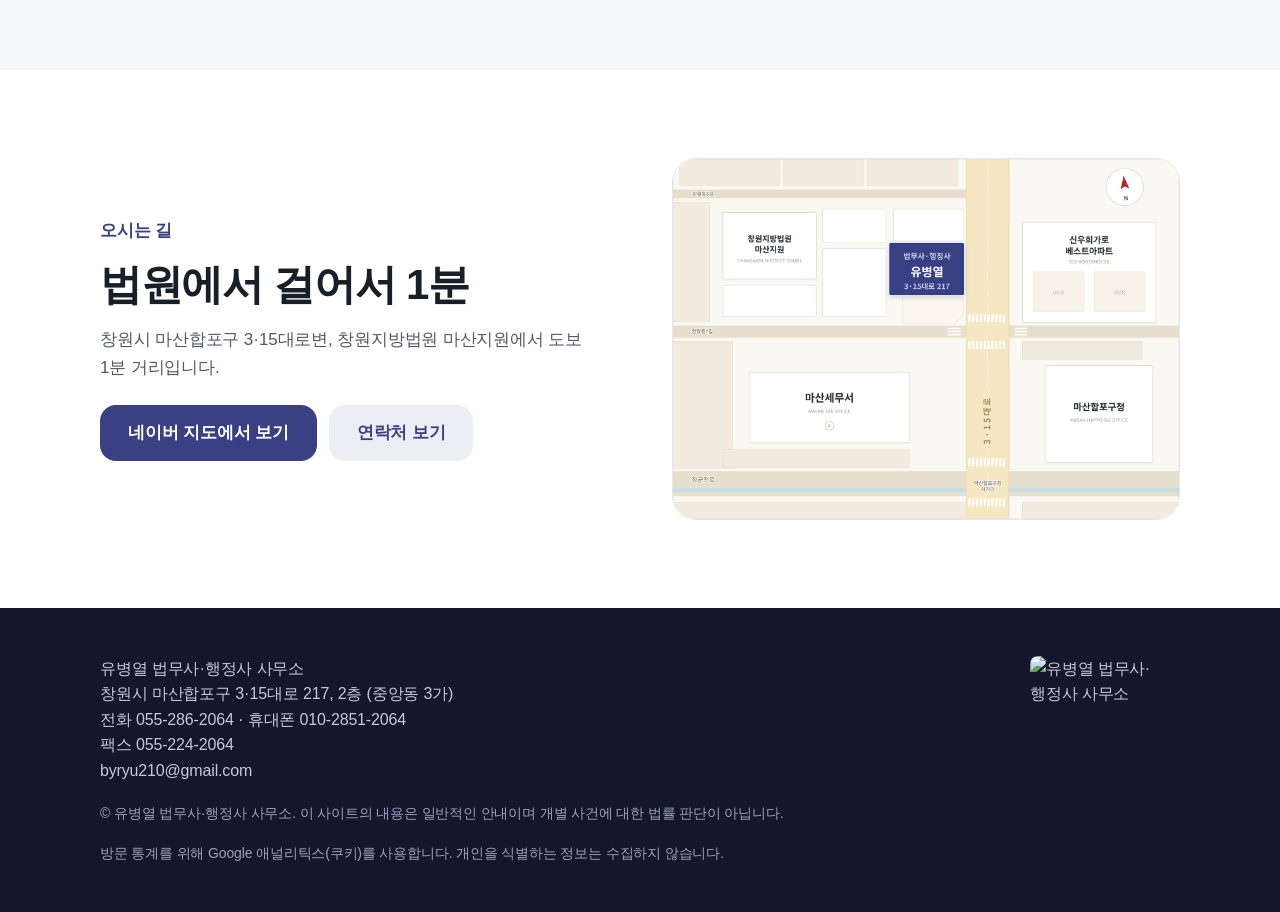
==== commit f5c69ca4: "헤더 로고를 투명 배경 PNG로 교체 PC 화면에서 스크롤하면 반투명 헤더 뒤로 본문이 비치는데, 로고가 흰 배경 JPG라 흰 사각형이 드러났음(multiply 합성은 backdr" ====
--- a/index.html
+++ b/index.html
@@ -30,7 +30,7 @@
 <body>
 <header class="nav" id="nav">
   <div class="wrap nav-in">
-    <a class="brand" href="index.html" aria-label="유병열 법무사·행정사 사무소 홈"><img src="img/emblem.jpg" alt="" width="44" height="41"><span class="bt"><b>유병열</b><small>법무사<span class="d">·</span>행정사</small></span></a>
+    <a class="brand" href="index.html" aria-label="유병열 법무사·행정사 사무소 홈"><img src="img/emblem.png" alt="" width="44" height="41"><span class="bt"><b>유병열</b><small>법무사<span class="d">·</span>행정사</small></span></a>
     <nav class="menu bmenu"><a href="about.html">사무소 소개</a><a href="legal.html">법무사 업무</a><a href="admin.html">행정사 업무</a><a href="fees.html">비용 안내</a><a href="process.html">업무별 절차</a><a href="contact.html">상담 문의</a></nav>
     <span class="hbtns"><a class="btn btn-sm" href="tel:0552862064" data-pop="call">전화 상담</a><a class="btn btn-sm" href="sms:01028512064" data-pop="sms">문자 상담</a></span>
   </div>
--- a/style.css
+++ b/style.css
@@ -0,0 +1,124 @@
+:root{
+  --navy:#3a4083; --navy-d:#2b3068; --gold:#b8862f;
+  --bg:#fff; --tint:#f5f6f8; --ink:#191f28; --ink2:#4e5968; --ink3:#8b95a1; --line:#e5e8eb;
+  --r:24px;
+}
+*{box-sizing:border-box;margin:0;padding:0}
+html{scroll-behavior:smooth;scroll-padding-top:72px}
+body{font-family:'Pretendard Variable',Pretendard,-apple-system,BlinkMacSystemFont,'Apple SD Gothic Neo','Noto Sans KR',sans-serif;
+  color:var(--ink);background:var(--bg);line-height:1.6;letter-spacing:-.01em;-webkit-font-smoothing:antialiased;word-break:keep-all}
+img{display:block;max-width:100%;height:auto}
+a{color:inherit;text-decoration:none}
+ul{list-style:none}
+.wrap{width:min(1080px,100% - 40px);margin-inline:auto}
+.pc{display:none}
+@media(min-width:720px){.pc{display:inline}}
+
+/* nav */
+.nav{position:sticky;top:0;z-index:50;background:rgba(255,255,255,.82);backdrop-filter:saturate(180%) blur(18px);-webkit-backdrop-filter:saturate(180%) blur(18px);border-bottom:1px solid transparent;transition:border-color .2s}
+.nav.scrolled{border-color:var(--line)}
+.nav-in{display:flex;align-items:center;justify-content:space-between;height:60px;gap:16px}
+.brand{display:flex;align-items:center;gap:10px;font-weight:700;font-size:16px;mix-blend-mode:normal}
+.brand img{mix-blend-mode:normal}
+.menu{display:none;gap:28px;font-size:15px;color:var(--ink2);font-weight:500}
+.menu a:hover{color:var(--ink)}
+@media(min-width:820px){.menu{display:flex}}
+
+/* buttons */
+.btn{display:inline-flex;align-items:center;justify-content:center;height:56px;padding:0 28px;border-radius:16px;background:var(--navy);color:#fff;font-weight:600;font-size:17px;transition:transform .15s,background .15s}
+.btn:hover{background:var(--navy-d)}
+.btn:active{transform:scale(.97)}
+.btn-sm{height:38px;padding:0 16px;font-size:14px;border-radius:12px}
+.btn-ghost{background:#eceef6;color:var(--navy)}
+.btn-ghost:hover{background:#dfe2f0}
+
+/* hero */
+.hero{padding:56px 0 0;background:linear-gradient(180deg,#fff 0%,#f5f6fb 100%)}
+.eyebrow{color:var(--navy);font-weight:700;font-size:17px;margin-bottom:14px}
+.hero h1{font-size:clamp(34px,6.4vw,64px);line-height:1.22;font-weight:800;letter-spacing:-.035em}
+.lead{margin-top:22px;font-size:clamp(17px,2.2vw,21px);color:var(--ink2)}
+.cta{margin-top:34px;display:flex;gap:12px;flex-wrap:wrap}
+.hero-photo{margin-top:48px}
+.hero-photo img{width:100%;aspect-ratio:16/10;object-fit:cover;border-radius:var(--r) var(--r) 0 0;box-shadow:0 30px 60px -30px rgba(25,31,40,.35)}
+@media(min-width:720px){.hero{padding-top:96px}.hero-photo img{aspect-ratio:21/10}}
+
+/* sections */
+.section{padding:88px 0}
+.section.tinted{background:var(--tint)}
+.section h2{font-size:clamp(28px,4.4vw,42px);line-height:1.3;font-weight:800;letter-spacing:-.03em}
+.sub{margin-top:14px;color:var(--ink2);font-size:17px;max-width:620px}
+.note{margin-top:20px;color:var(--ink2);font-size:16px}
+
+/* cards */
+.cards{margin-top:40px;display:grid;gap:14px;grid-template-columns:1fr}
+.card{background:var(--tint);border-radius:var(--r);padding:30px 28px;transition:transform .25s,box-shadow .25s}
+.card:hover{transform:translateY(-4px);box-shadow:0 18px 40px -24px rgba(25,31,40,.28)}
+.card .num{color:var(--gold);font-weight:700;font-size:16px;letter-spacing:.04em}
+.card h3{margin:10px 0 8px;font-size:22px;font-weight:700;letter-spacing:-.02em}
+.card p{color:var(--ink2);font-size:17px}
+@media(min-width:720px){.cards{grid-template-columns:repeat(2,1fr)}.card.wide{grid-column:1/-1}}
+
+/* calc */
+.calc{margin-top:36px;background:#fff;border-radius:var(--r);padding:28px;box-shadow:0 12px 40px -24px rgba(25,31,40,.25);display:grid;gap:22px}
+.field label{display:block;font-size:16px;font-weight:600;color:var(--ink2);margin-bottom:8px}
+select,input{width:100%;height:58px;border:1.5px solid var(--line);border-radius:16px;padding:0 18px;font:inherit;font-size:18px;color:var(--ink);background:#fff;outline:none;transition:border-color .15s,box-shadow .15s}
+select{appearance:none;-webkit-appearance:none;background-image:url("data:image/svg+xml,%3Csvg xmlns='http://www.w3.org/2000/svg' width='14' height='9' fill='none' stroke='%238b95a1' stroke-width='2'%3E%3Cpath d='m1 1 6 6 6-6'/%3E%3C/svg%3E");background-repeat:no-repeat;background-position:right 18px center;padding-right:44px}
+select:focus,input:focus{border-color:var(--navy);box-shadow:0 0 0 4px rgba(58,64,131,.12)}
+.amount-box{position:relative}
+.amount-box input{padding-right:48px;font-size:22px;font-weight:700;text-align:right}
+.amount-box span{position:absolute;right:18px;top:50%;transform:translateY(-50%);color:var(--ink3);font-weight:600}
+.hint{margin-top:8px;font-size:16px;color:var(--ink2)}
+.quick{margin-top:10px;display:flex;gap:8px;flex-wrap:wrap}
+.quick button{border:0;background:#eceef6;color:var(--navy);font:inherit;font-size:16px;font-weight:600;padding:9px 16px;border-radius:999px;cursor:pointer}
+.quick button:hover{background:#dfe2f0}
+.result{background:var(--tint);border-radius:20px;padding:24px;display:grid;gap:4px}
+.r-label{font-size:16px;color:var(--ink2);font-weight:600}
+.r-value{font-size:clamp(26px,5vw,38px);font-weight:800;letter-spacing:-.03em;color:var(--navy)}
+.r-value.empty{font-size:20px;color:var(--ink3);font-weight:600}
+.r-sub{font-size:15px;color:var(--ink2)}
+.fine{margin-top:22px;display:grid;gap:8px;color:var(--ink2);font-size:16px;padding-left:18px}
+.fine li{list-style:disc}
+.consult{margin-top:28px;background:var(--navy);color:#fff;border-radius:var(--r);padding:28px}
+.consult h3{font-size:19px;margin-bottom:6px}
+.consult p{color:#e3e6f5;font-size:17px}
+.consult b{color:#fff}
+@media(min-width:820px){.calc{grid-template-columns:1fr 1fr;padding:36px;align-items:start}.result{grid-column:1/-1}}
+
+/* about */
+.about{display:grid;gap:36px;align-items:center}
+.about-photo img{width:100%;max-width:380px;aspect-ratio:4/5;object-fit:cover;object-position:center 22%;border-radius:var(--r)}
+.lead2{margin-top:14px;font-size:18px;color:var(--ink2)}
+.career{margin-top:28px;display:grid;gap:0}
+.career>div{display:grid;grid-template-columns:76px 1fr;gap:12px;padding:16px 0;border-top:1px solid var(--line)}
+.career dt{color:var(--ink2);font-weight:600;font-size:16px}
+.career dd{font-size:17px;font-weight:500}
+@media(min-width:820px){.about{grid-template-columns:380px 1fr;gap:72px}}
+
+/* gallery */
+.gallery{margin-top:36px;display:grid;gap:12px;grid-template-columns:repeat(2,1fr)}
+.gallery img{width:100%;aspect-ratio:1/1;object-fit:cover;border-radius:20px}
+@media(min-width:820px){.gallery{grid-template-columns:repeat(4,1fr)}}
+
+/* visit */
+.visit{display:grid;gap:36px;align-items:center}
+.info{margin:24px 0 28px;display:grid;gap:0}
+.info li{display:grid;grid-template-columns:76px 1fr;padding:14px 0;border-top:1px solid var(--line);font-size:18px}
+.info li span{color:var(--ink2);font-weight:600;font-size:16px}
+.info a,.info .fax{color:var(--navy);font-weight:600}
+.map img{width:100%;border-radius:var(--r);border:1px solid var(--line)}
+@media(min-width:820px){.visit{grid-template-columns:1fr 1fr;gap:64px}}
+
+/* footer */
+.footer{background:#14172b;color:#c4c9dc;padding:48px 0 96px;font-size:16px}
+.foot-in{display:grid;gap:18px}
+.foot-in img{width:150px;border-radius:8px}
+.copy{color:#9aa1bd;font-size:14px}
+
+/* mobile call button */
+.fab{position:fixed;left:16px;right:16px;bottom:16px;z-index:60;height:54px;border-radius:16px;background:var(--navy);color:#fff;font-weight:700;display:flex;align-items:center;justify-content:center;box-shadow:0 12px 30px -8px rgba(25,31,40,.5)}
+@media(min-width:820px){.fab{display:none}.footer{padding-bottom:48px}}
+
+/* reveal */
+.reveal{opacity:0;transform:translateY(22px);transition:opacity .7s cubic-bezier(.2,.7,.2,1),transform .7s cubic-bezier(.2,.7,.2,1)}
+.reveal.in{opacity:1;transform:none}
+@media(prefers-reduced-motion:reduce){.reveal{opacity:1;transform:none;transition:none}html{scroll-behavior:auto}}
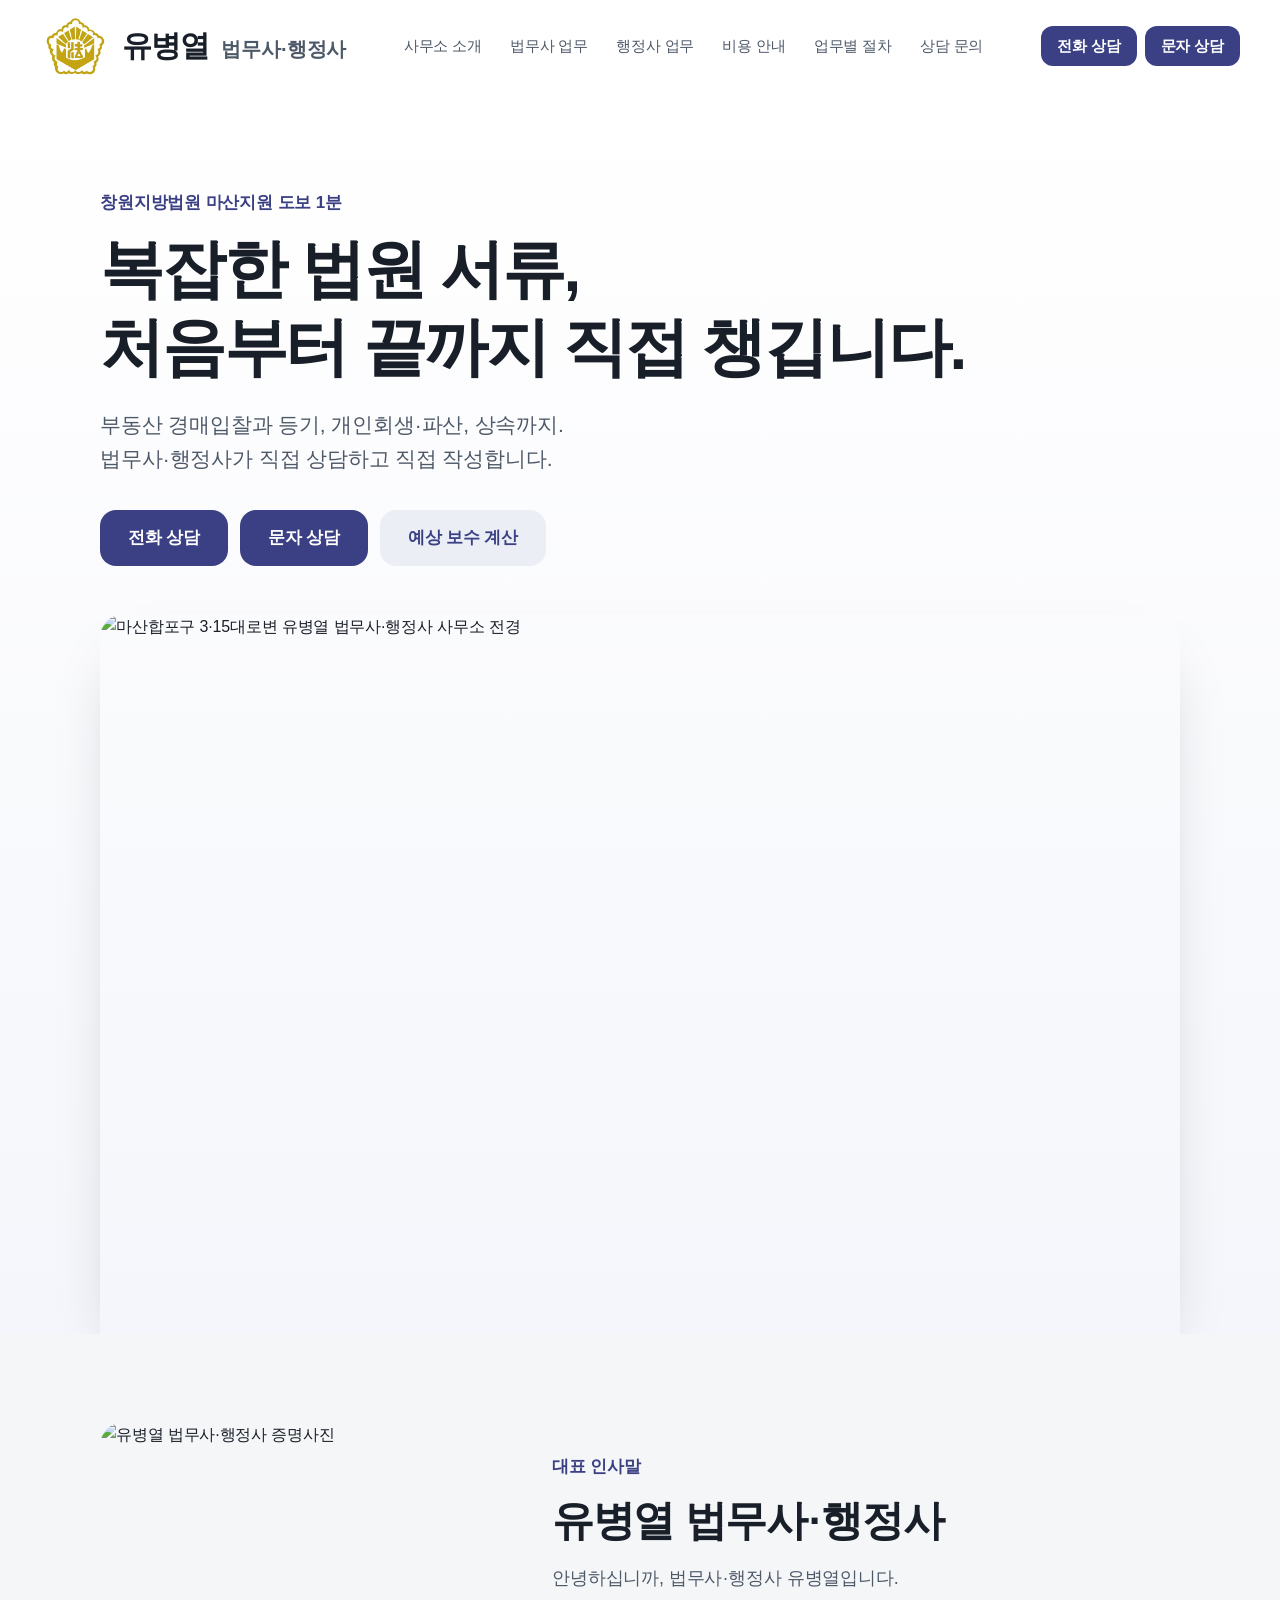
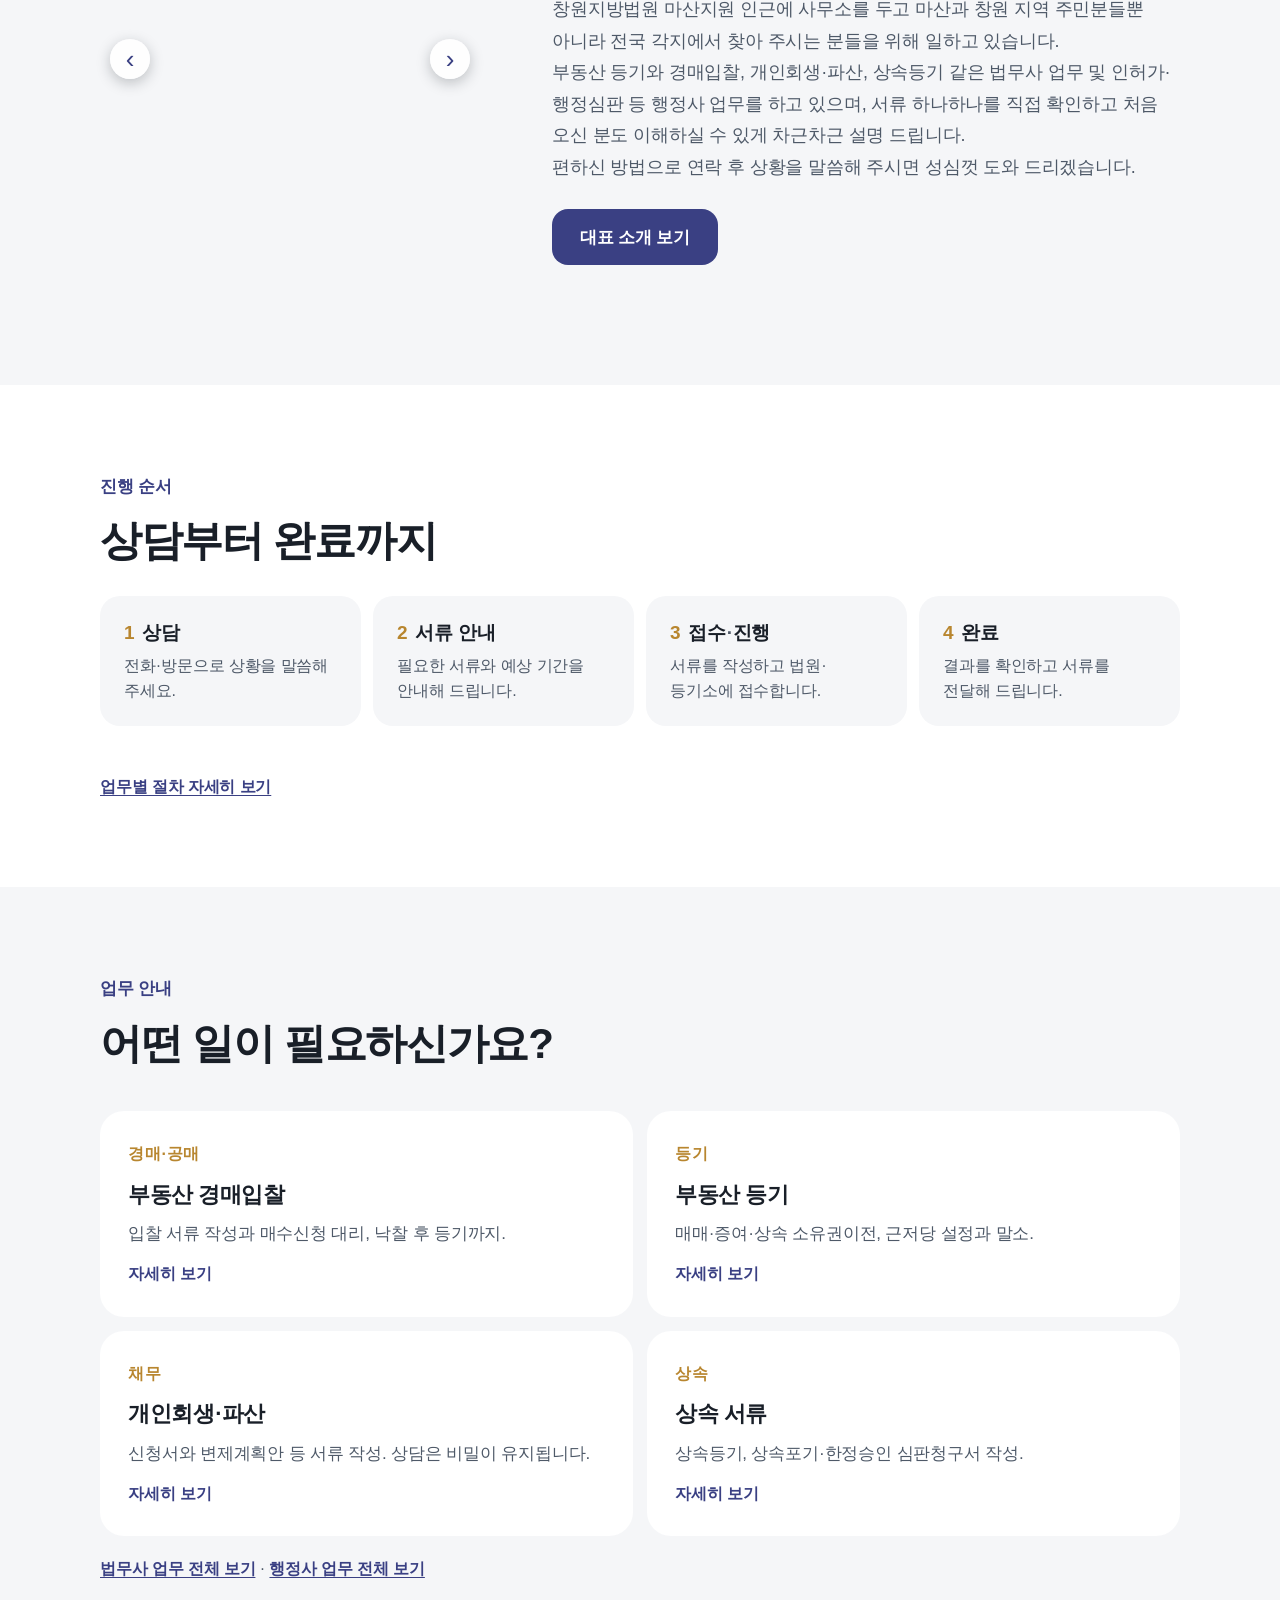
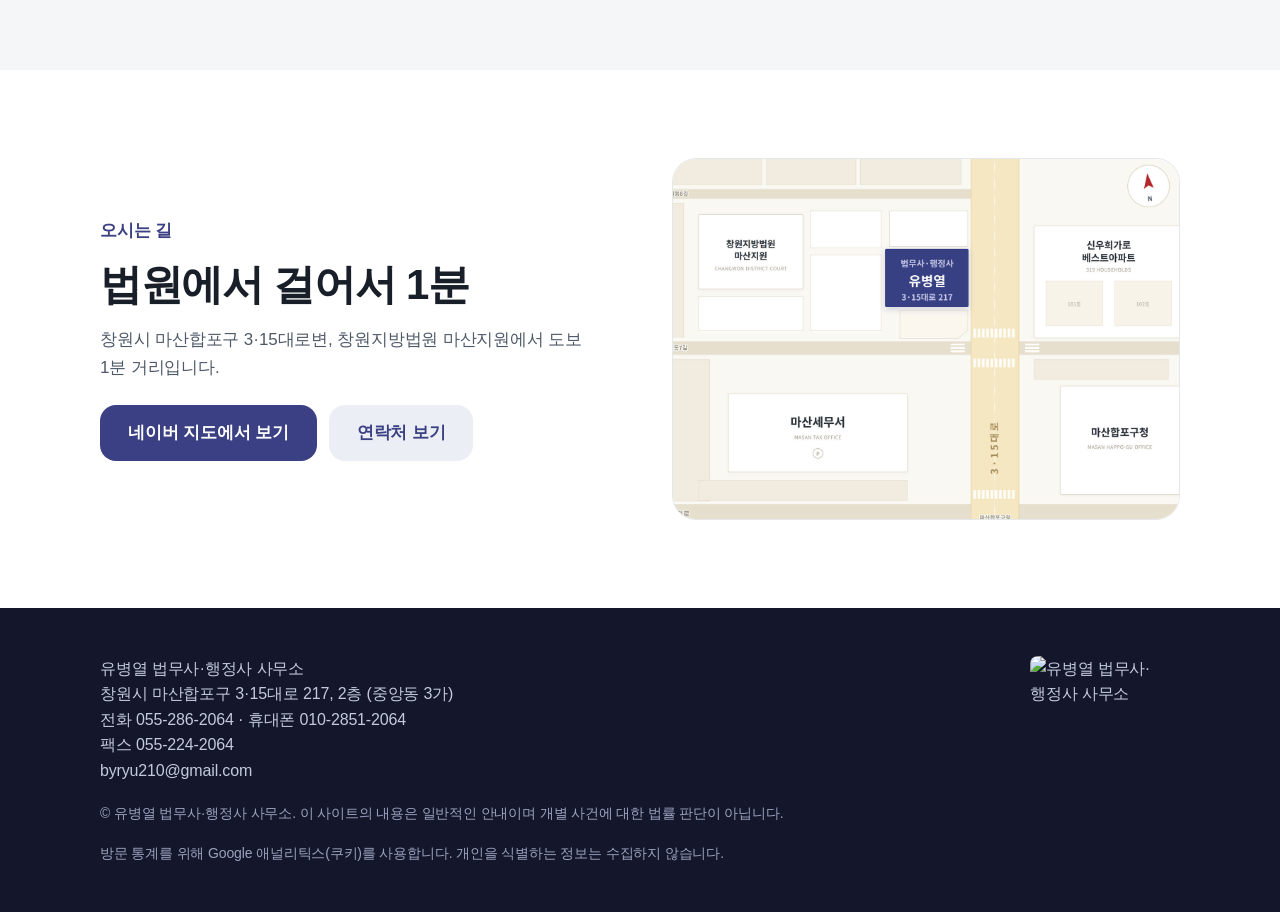
==== commit 53f42897: "홈 약도 살짝 확대, 상담 문의 약도는 나침반이 보이게 위치 조정 Co-Authored-By: Claude Opus 5.5 <noreply@anthropic.com> Claude-" ====
--- a/index.html
+++ b/index.html
@@ -18,14 +18,14 @@
 <meta name="naver-site-verification" content="bd8d376c791c13c04c627e63d4133e45f04fc222" />
 <script type="application/ld+json">{"@context":"https://schema.org","@type":"WebSite","name":"유병열 법무사·행정사 사무소","alternateName":["유병열 법무사","유병열 법무사 사무소"],"url":"https://eonsss.github.io/LawOffice/","inLanguage":"ko-KR"}</script>
 <script type="application/ld+json">{"@context":"https://schema.org","@type":"LegalService","name":"유병열 법무사·행정사 사무소","url":"https://eonsss.github.io/LawOffice/","image":"https://eonsss.github.io/LawOffice/img/exterior.jpg","logo":"https://eonsss.github.io/LawOffice/icon-512.png","telephone":"+82-55-286-2064","faxNumber":"+82-55-224-2064","email":"byryu210@gmail.com","address":{"@type":"PostalAddress","streetAddress":"3·15대로 217, 2층","addressLocality":"창원시 마산합포구","addressRegion":"경상남도","addressCountry":"KR"},"openingHoursSpecification":[{"@type":"OpeningHoursSpecification","dayOfWeek":["Monday","Tuesday","Wednesday","Thursday","Friday"],"opens":"09:00","closes":"18:00"},{"@type":"OpeningHoursSpecification","dayOfWeek":["Saturday","Sunday"],"opens":"09:00","closes":"13:00"}]}</script>
-<script src="ga.js?v=20261110a"></script>
+<script src="ga.js?v=20261110b"></script>
 <link rel="icon" href="favicon.ico" sizes="48x48">
 <link rel="icon" type="image/png" href="icon-192.png" sizes="192x192">
 <link rel="apple-touch-icon" href="apple-touch-icon.png">
 <script>(function(){if(!window.matchMedia||!document.fonts||!(matchMedia("(max-width:819px)").matches||matchMedia("(pointer:coarse)").matches||(window.screen&&screen.width<=819)))return;var d=document.documentElement;d.className+=" wf";function ok(){d.className=d.className.replace(" wf","")}setTimeout(ok,500);document.fonts.ready.then(ok)})()</script>
 <link rel="stylesheet" href="fonts/pretendard.css?v=1.3.9">
-<link rel="stylesheet" href="style.css?v=20261110a">
-<link rel="stylesheet" href="b.css?v=20261110a">
+<link rel="stylesheet" href="style.css?v=20261110b">
+<link rel="stylesheet" href="b.css?v=20261110b">
 </head>
 <body>
 <header class="nav" id="nav">
@@ -102,7 +102,7 @@
       <p class="sub">창원시 마산합포구 3<span class="d">·</span>15대로변, 창원지방법원 마산지원에서 도보 1분 거리입니다.</p>
       <div class="cta" style="margin-top:24px"><a class="btn" href="https://map.naver.com/p/search/%EB%B2%95%EB%AC%B4%EC%82%AC%20%ED%96%89%EC%A0%95%EC%82%AC%20%EC%9C%A0%EB%B3%91%EC%97%B4%20%EC%82%AC%EB%AC%B4%EC%86%8C" target="_blank" rel="noopener">네이버 지도에서 보기</a><a class="btn btn-ghost" href="contact.html">연락처 보기</a></div>
     </div>
-    <a class="map reveal" href="https://map.naver.com/p/search/%EB%B2%95%EB%AC%B4%EC%82%AC%20%ED%96%89%EC%A0%95%EC%82%AC%20%EC%9C%A0%EB%B3%91%EC%97%B4%20%EC%82%AC%EB%AC%B4%EC%86%8C" target="_blank" rel="noopener" aria-label="네이버 지도에서 사무소 위치 보기"><img src="img/map.jpg?v=20261110a" alt="사무소 위치 지도" loading="lazy"></a>
+    <a class="map reveal" href="https://map.naver.com/p/search/%EB%B2%95%EB%AC%B4%EC%82%AC%20%ED%96%89%EC%A0%95%EC%82%AC%20%EC%9C%A0%EB%B3%91%EC%97%B4%20%EC%82%AC%EB%AC%B4%EC%86%8C" target="_blank" rel="noopener" aria-label="네이버 지도에서 사무소 위치 보기"><img src="img/map.jpg?v=20261110b" alt="사무소 위치 지도" loading="lazy"></a>
   </div>
 </section>
 
@@ -116,7 +116,7 @@
     <img class="foot-logo" src="img/logo-square.png" alt="유병열 법무사·행정사 사무소" width="96" height="96" loading="lazy" decoding="async">
   </div>
 </footer>
-<script src="pop.js?v=20261110a"></script>
-<script src="b.js?v=20261110a"></script><script src="nav.js?v=20261110a"></script>
+<script src="pop.js?v=20261110b"></script>
+<script src="b.js?v=20261110b"></script><script src="nav.js?v=20261110b"></script>
 </body>
 </html>
--- a/b.css
+++ b/b.css
@@ -219,8 +219,12 @@
   .cvisit .cta{grid-area:cta}
   .cvisit .note{grid-area:note}
   .cvisit .map{grid-area:map;margin:24px 0 0;position:relative;aspect-ratio:1600/1137}
-  .cvisit .map img{position:absolute;inset:0;width:100%;height:100%;object-fit:cover;object-position:50% 50%}
-}
+  .cvisit .map img{position:absolute;inset:0;width:100%;height:100%;object-fit:cover;object-position:75% 50%}
+}
+
+/* 홈 오시는 길: 약도를 사무소 중심으로 살짝 확대 (테두리는 바깥 틀에) */
+.visit:not(.cvisit) .map{display:block;overflow:hidden;border-radius:var(--r);border:1px solid var(--line)}
+.visit:not(.cvisit) .map img{display:block;border:0;border-radius:0;transform:scale(1.12);transform-origin:50% 10%}
 
 /* 대표 인사말: 문단 간격·줄 간격 통일 */
 .greet{line-height:1.75}
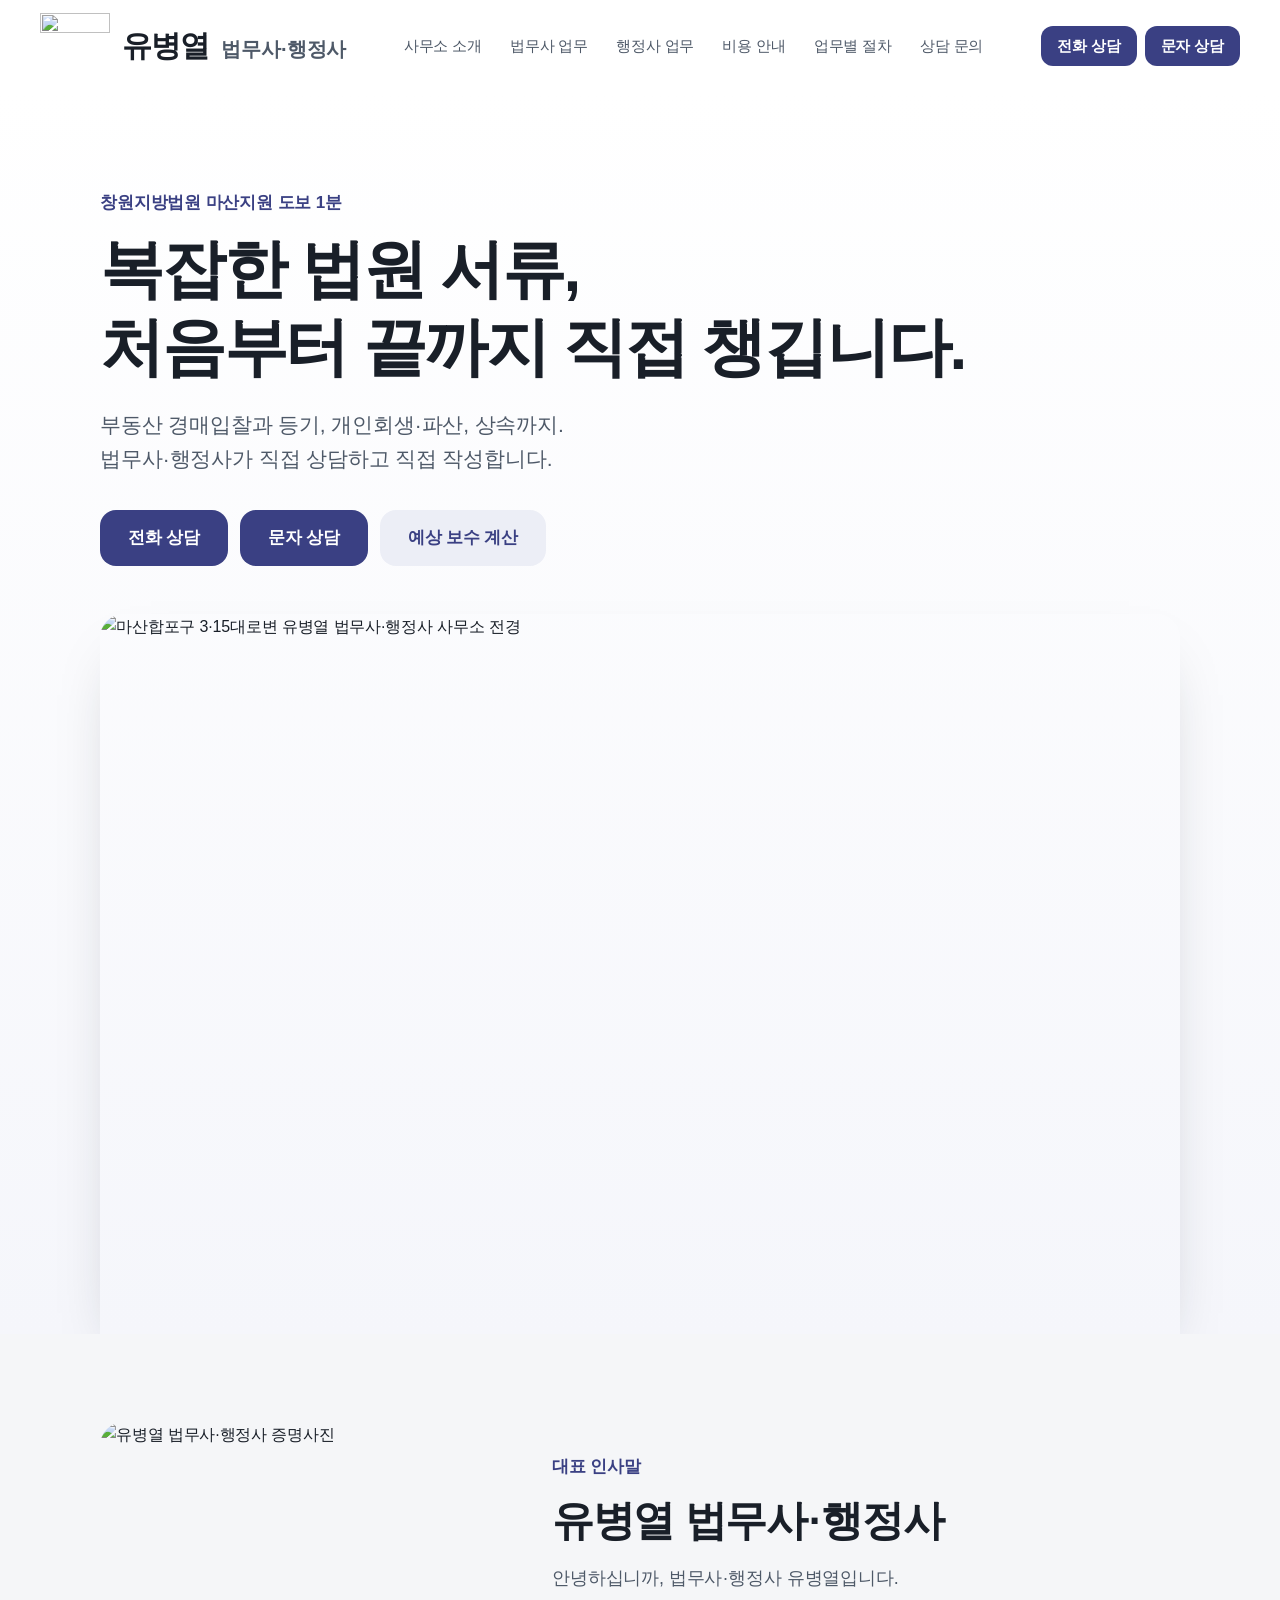
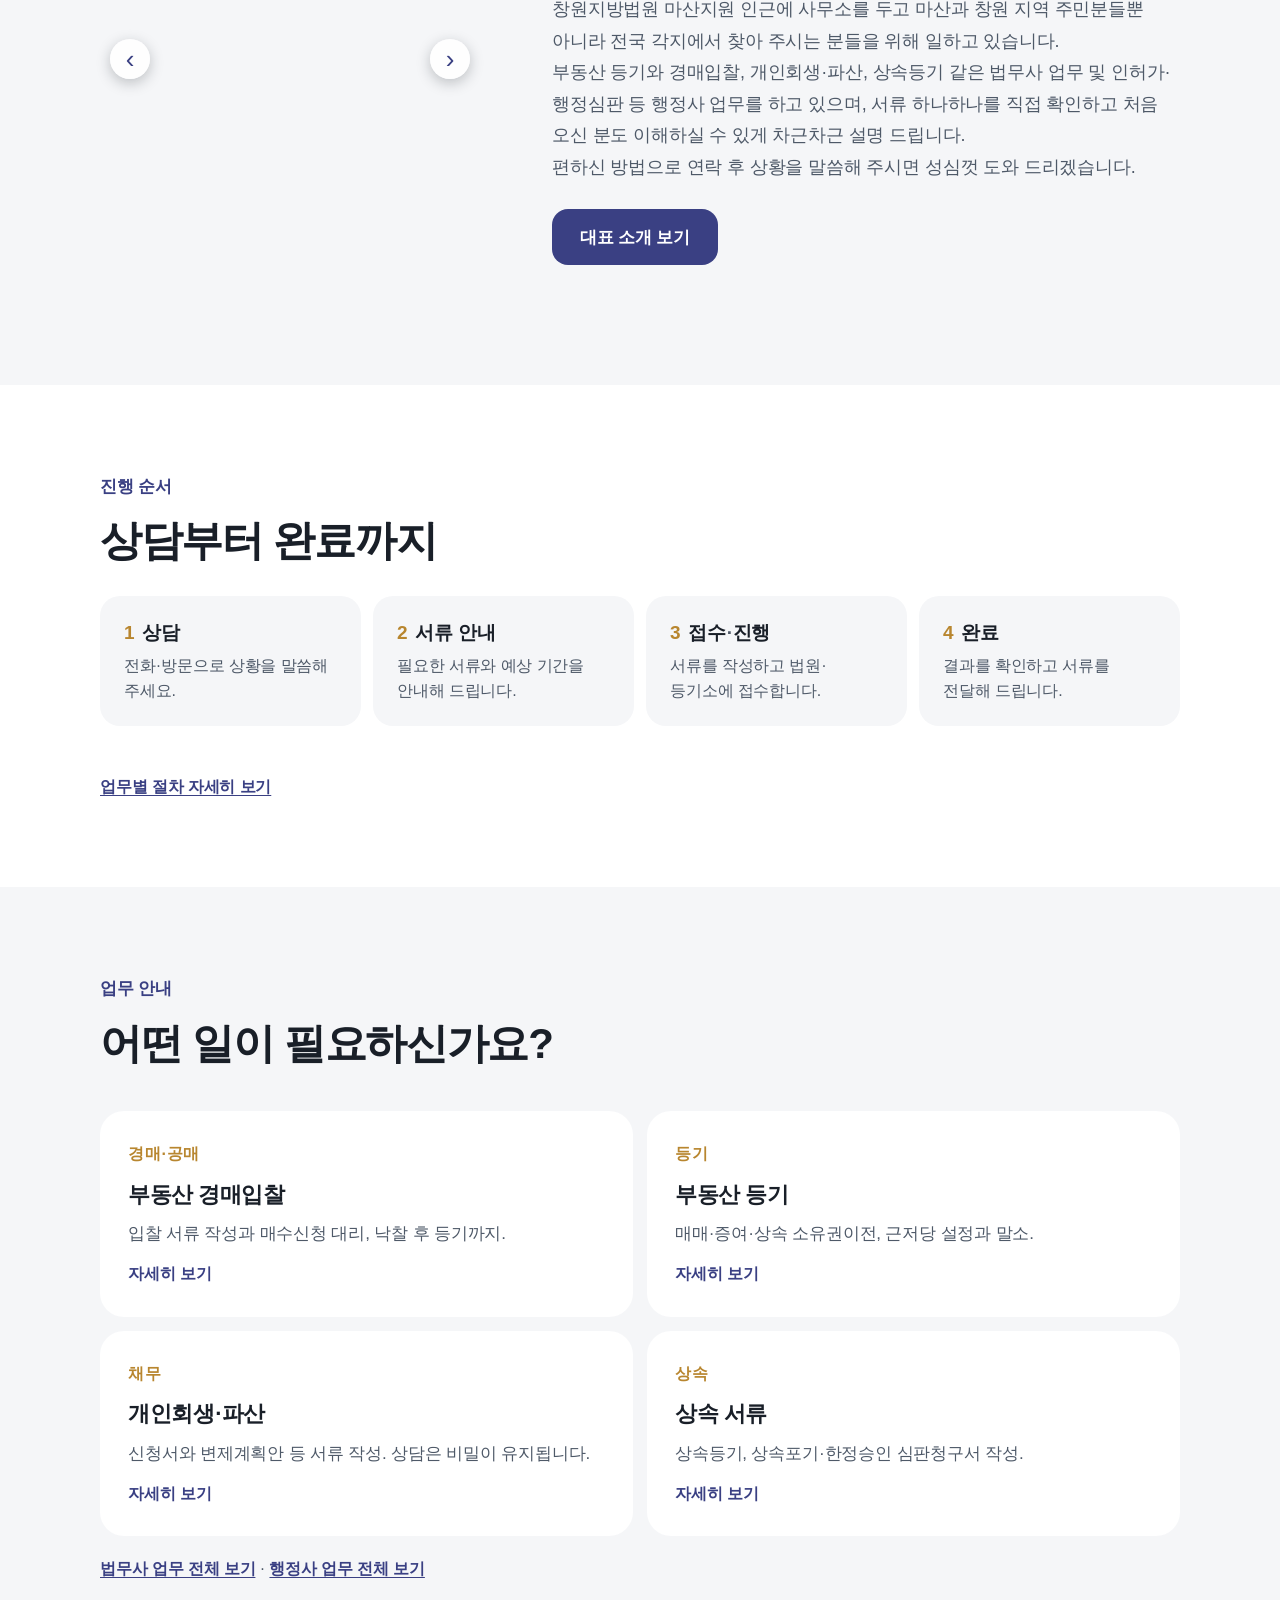
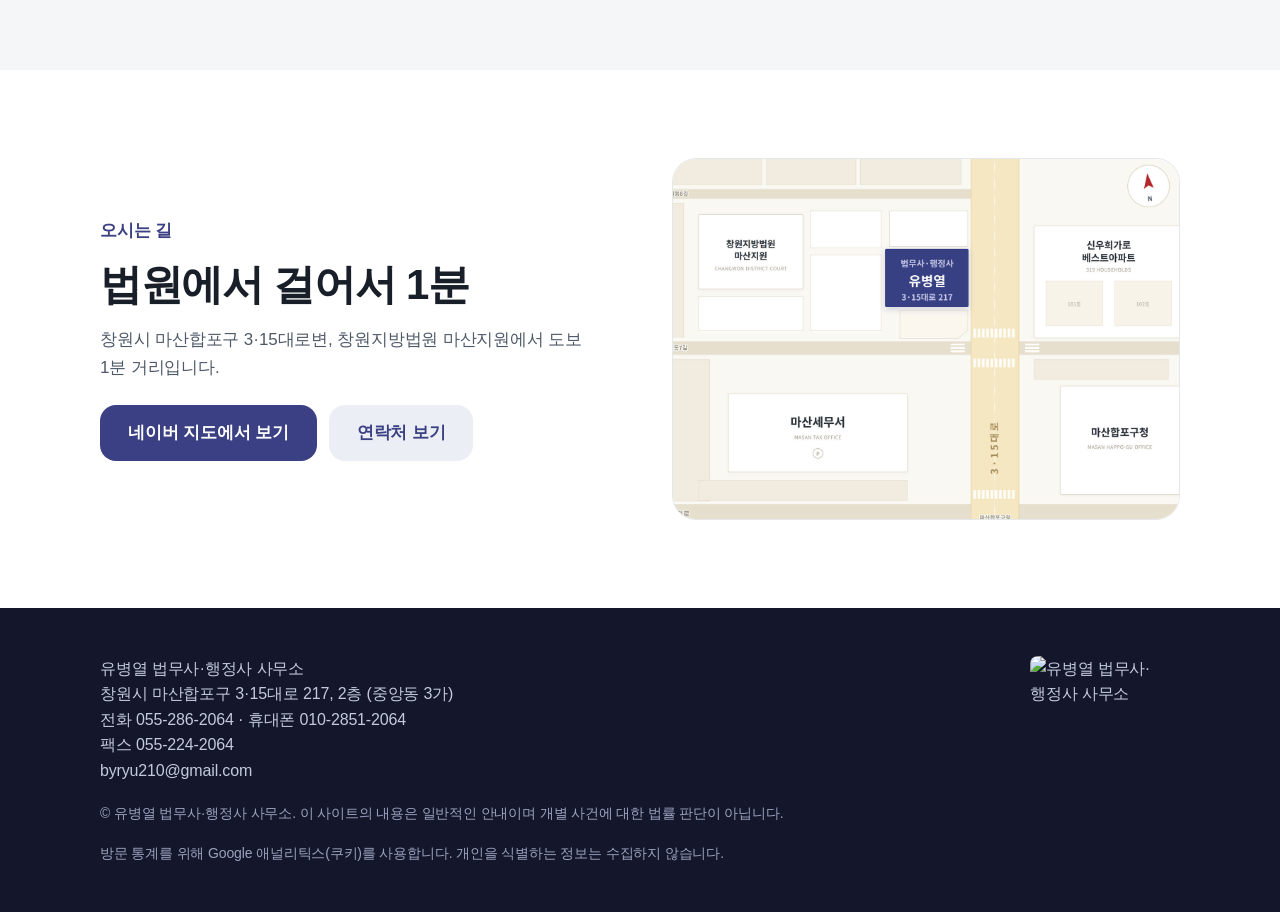
==== commit 6264961a: "홈 약도 살짝 확대, 상담 문의 약도는 나침반이 보이게 위치 조정 Co-Authored-By: Claude Opus 5.5 <noreply@anthropic.com> Claude-" ====
--- a/index.html
+++ b/index.html
@@ -30,7 +30,7 @@
 <body>
 <header class="nav" id="nav">
   <div class="wrap nav-in">
-    <a class="brand" href="index.html" aria-label="유병열 법무사·행정사 사무소 홈"><img src="img/emblem.png" alt="" width="44" height="41"><span class="bt"><b>유병열</b><small>법무사<span class="d">·</span>행정사</small></span></a>
+    <a class="brand" href="index.html" aria-label="유병열 법무사·행정사 사무소 홈"><img src="img/emblem.jpg" alt="" width="44" height="41"><span class="bt"><b>유병열</b><small>법무사<span class="d">·</span>행정사</small></span></a>
     <nav class="menu bmenu"><a href="about.html">사무소 소개</a><a href="legal.html">법무사 업무</a><a href="admin.html">행정사 업무</a><a href="fees.html">비용 안내</a><a href="process.html">업무별 절차</a><a href="contact.html">상담 문의</a></nav>
     <span class="hbtns"><a class="btn btn-sm" href="tel:0552862064" data-pop="call">전화 상담</a><a class="btn btn-sm" href="sms:01028512064" data-pop="sms">문자 상담</a></span>
   </div>
